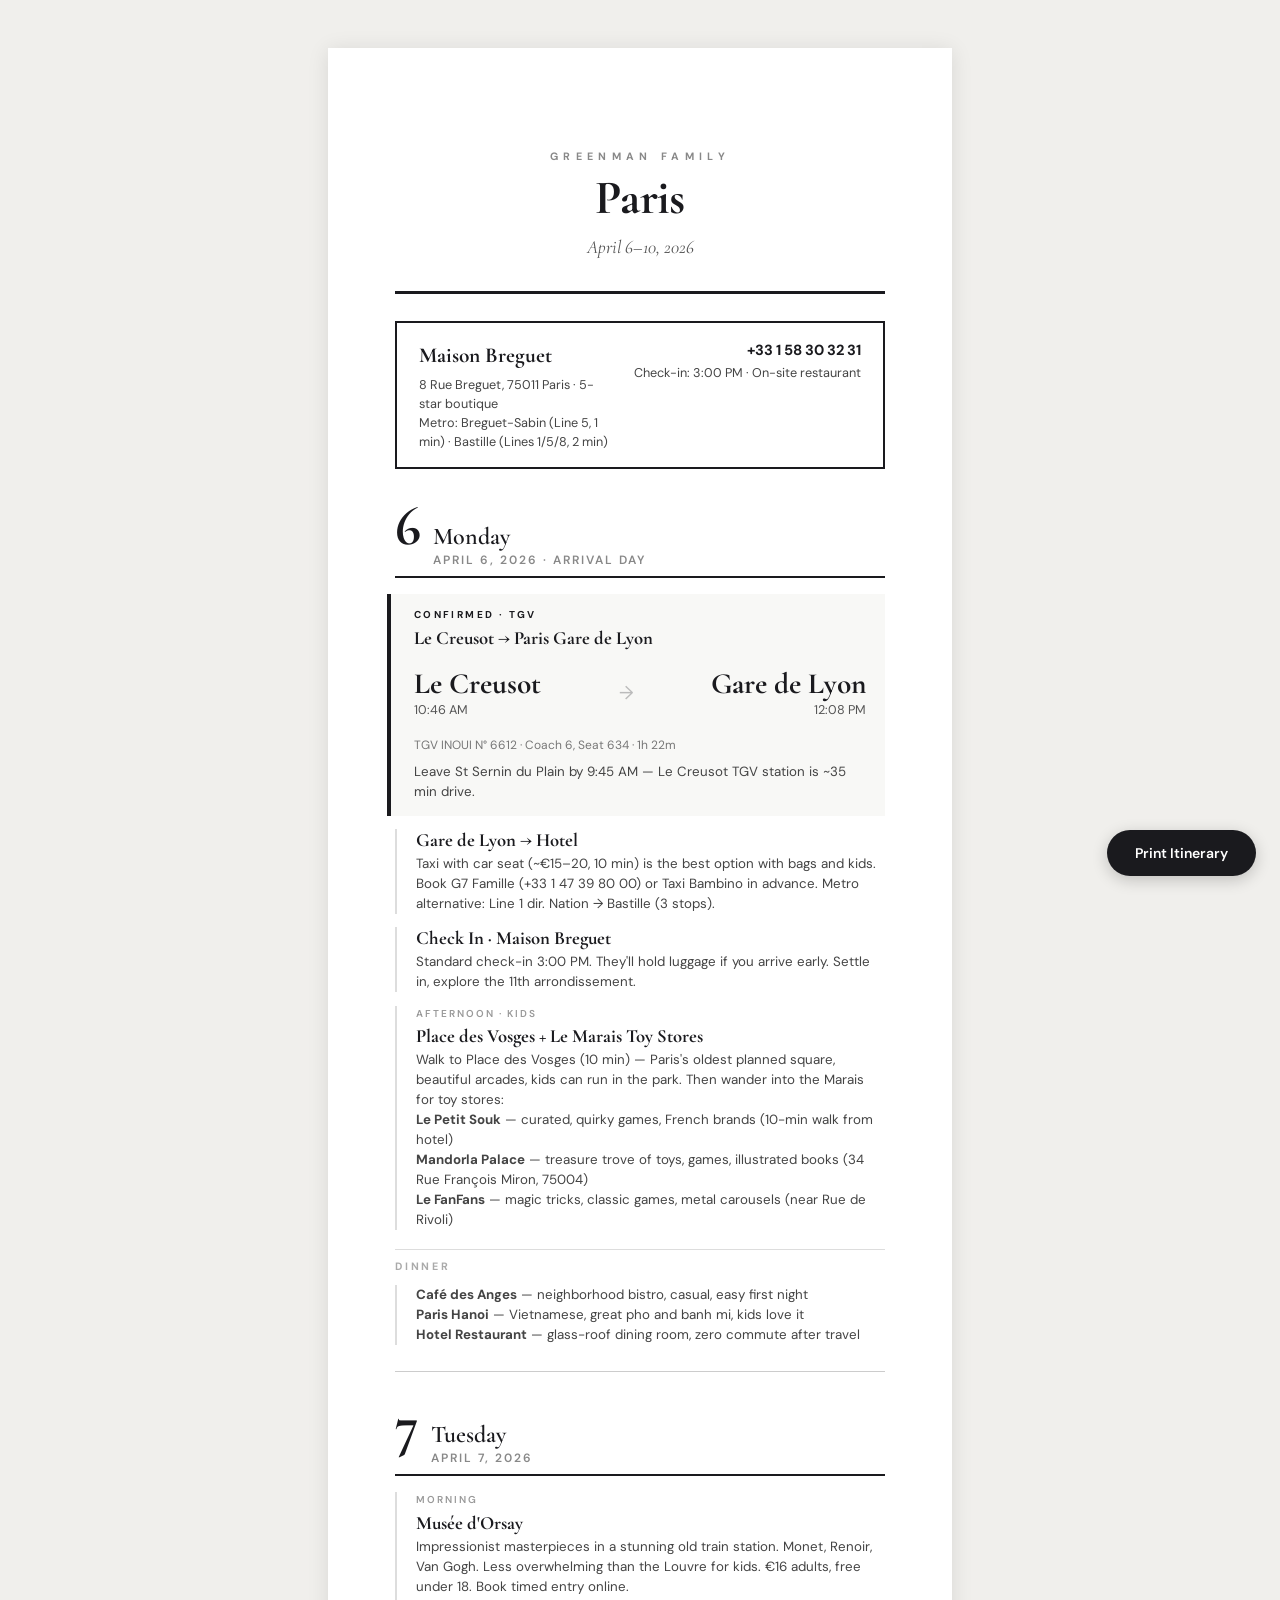
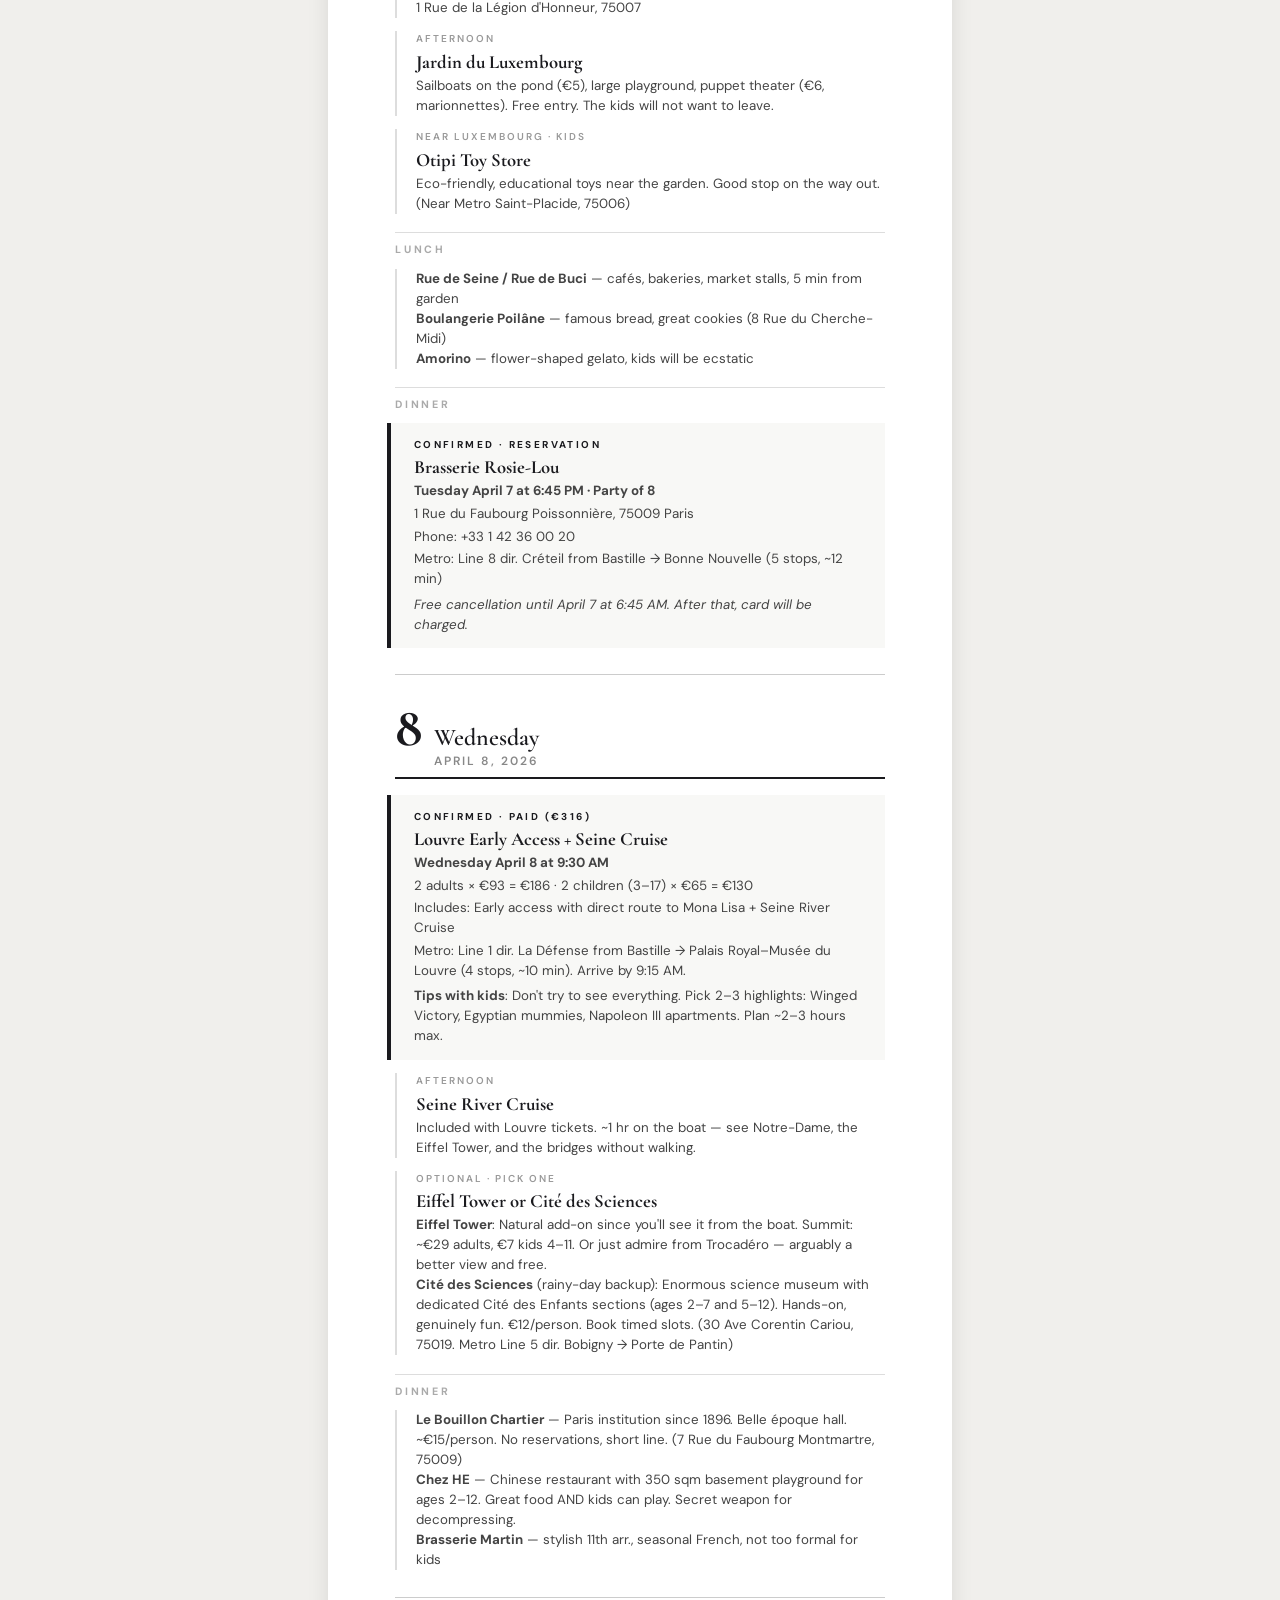
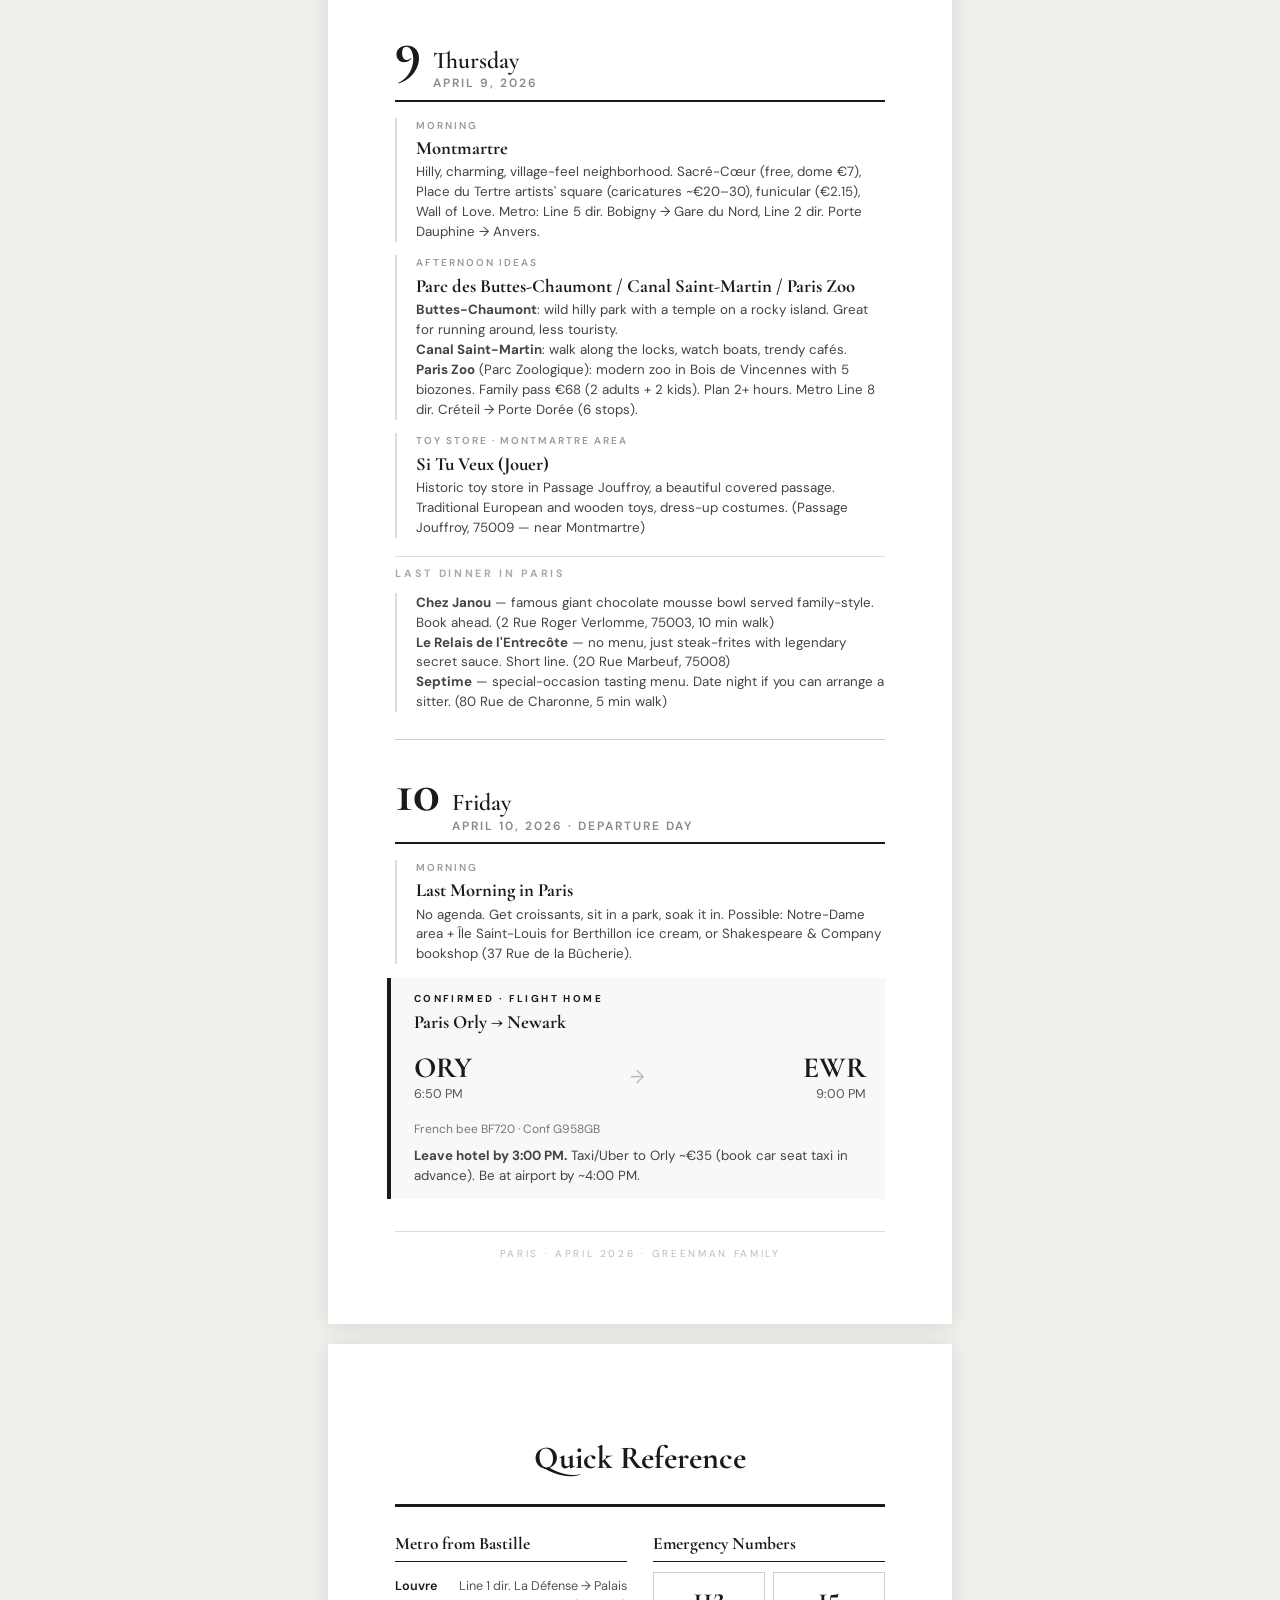
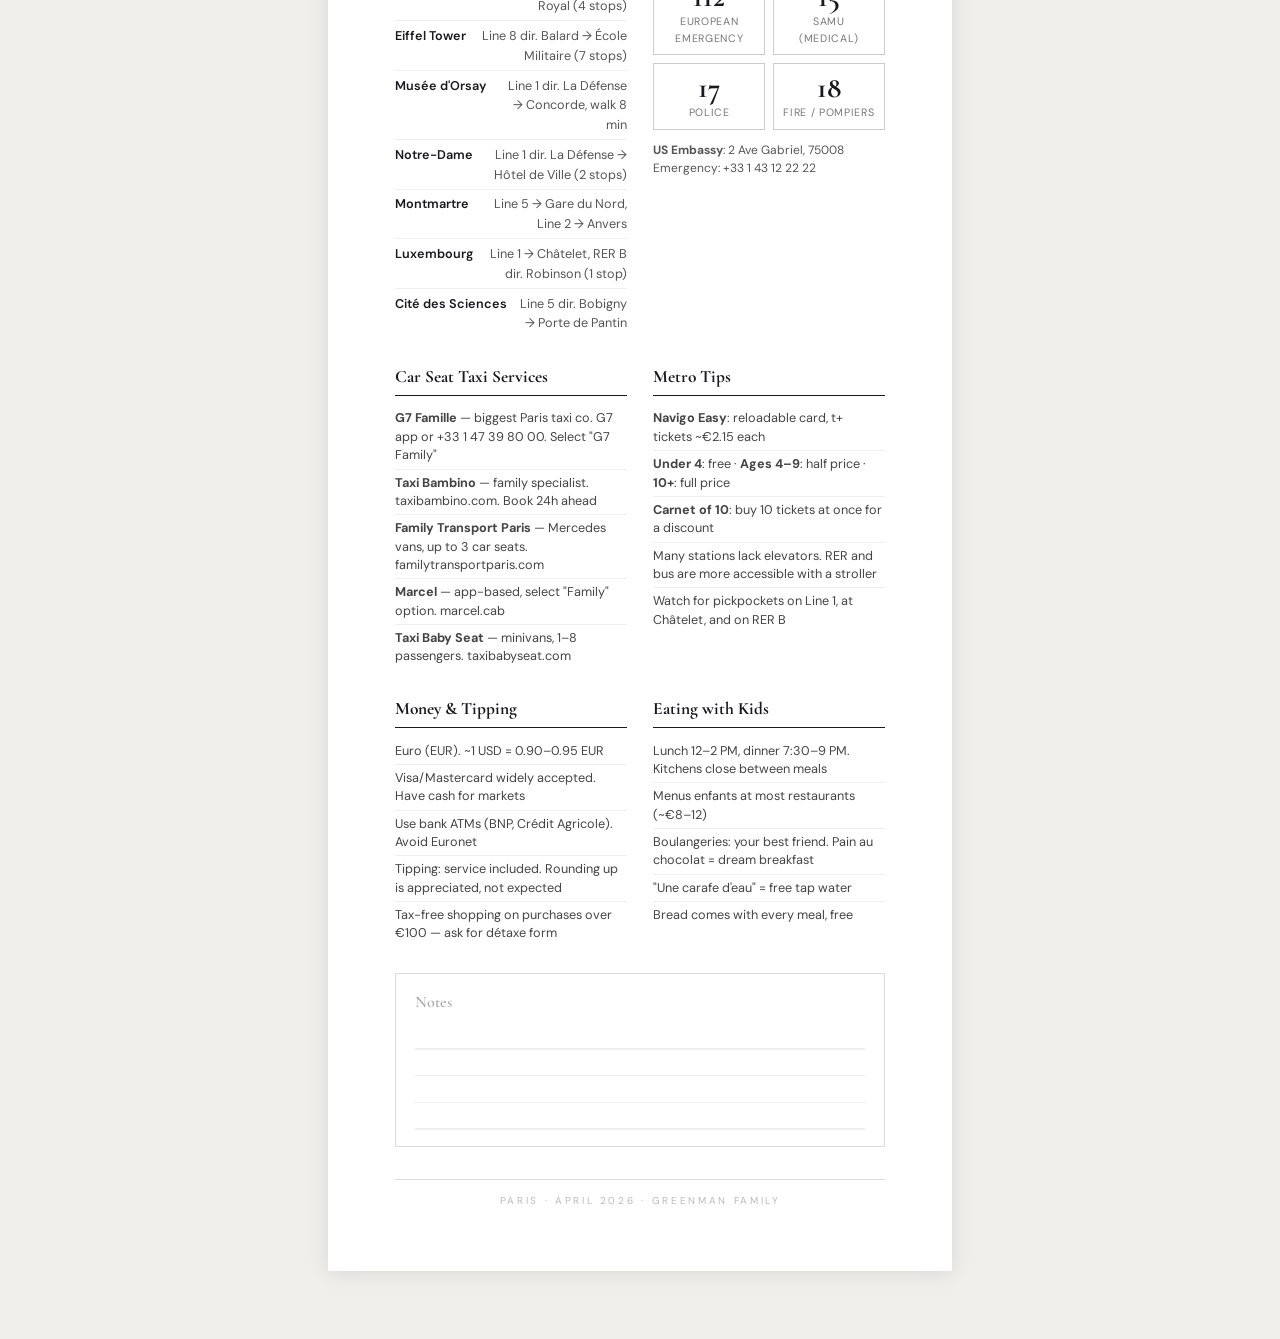
==== paris-print.html @ 2f6ef29c "Fix print itinerary white space — scope page-break rules to print only Page-break CSS properties wer" ====
<!DOCTYPE html>
<html lang="en">
<head>
  <meta charset="UTF-8">
  <meta name="viewport" content="width=device-width, initial-scale=1.0">
  <title>Paris Itinerary — April 6–10, 2026</title>
  <link rel="preconnect" href="https://fonts.googleapis.com">
  <link rel="preconnect" href="https://fonts.gstatic.com" crossorigin>
  <link href="https://fonts.googleapis.com/css2?family=Cormorant+Garamond:ital,wght@0,400;0,600;0,700;1,400&family=DM+Sans:ital,wght@0,400;0,500;0,600;0,700;1,400&display=swap" rel="stylesheet">
  <style>
    @page {
      size: letter;
      margin: 0.65in 0.7in;
    }

    * { margin: 0; padding: 0; box-sizing: border-box; }

    body {
      font-family: 'DM Sans', -apple-system, sans-serif;
      font-size: 10.5pt;
      line-height: 1.55;
      color: #1a1a1e;
      background: #fff;
      -webkit-print-color-adjust: exact;
      print-color-adjust: exact;
    }

    /* === COVER HEADER === */
    .cover {
      text-align: center;
      padding: 28pt 0 22pt;
      border-bottom: 2.5pt solid #1a1a1e;
      margin-bottom: 20pt;
    }

    .cover-eyebrow {
      font-size: 8pt;
      font-weight: 700;
      text-transform: uppercase;
      letter-spacing: 4pt;
      color: #888;
      margin-bottom: 6pt;
    }

    .cover h1 {
      font-family: 'Cormorant Garamond', Georgia, serif;
      font-size: 36pt;
      font-weight: 700;
      letter-spacing: -0.5pt;
      line-height: 1.1;
      margin-bottom: 6pt;
    }

    .cover-sub {
      font-family: 'Cormorant Garamond', Georgia, serif;
      font-size: 14pt;
      font-weight: 400;
      font-style: italic;
      color: #555;
    }

    /* === HOTEL REFERENCE STRIP === */
    .hotel-strip {
      display: flex;
      justify-content: space-between;
      align-items: flex-start;
      border: 1.5pt solid #1a1a1e;
      padding: 12pt 16pt;
      margin-bottom: 22pt;
    }

    .hotel-strip-main h2 {
      font-family: 'Cormorant Garamond', Georgia, serif;
      font-size: 16pt;
      font-weight: 700;
      margin-bottom: 2pt;
    }

    .hotel-strip-main p {
      font-size: 9.5pt;
      color: #444;
      line-height: 1.5;
    }

    .hotel-strip-contact {
      text-align: right;
      font-size: 9.5pt;
      color: #444;
      flex-shrink: 0;
      padding-left: 20pt;
    }

    .hotel-strip-contact strong {
      font-size: 11pt;
      color: #1a1a1e;
      display: block;
      margin-bottom: 1pt;
    }

    /* === DAY SECTIONS === */
    .day {
      margin-bottom: 20pt;
    }

    .day-header {
      display: flex;
      align-items: baseline;
      gap: 10pt;
      border-bottom: 1.5pt solid #1a1a1e;
      padding-bottom: 5pt;
      margin-bottom: 12pt;
    }

    .day-number {
      font-family: 'Cormorant Garamond', Georgia, serif;
      font-size: 42pt;
      font-weight: 700;
      line-height: 1;
      letter-spacing: -1pt;
    }

    .day-meta {
      display: flex;
      flex-direction: column;
    }

    .day-name {
      font-family: 'Cormorant Garamond', Georgia, serif;
      font-size: 18pt;
      font-weight: 600;
      line-height: 1.15;
    }

    .day-date {
      font-size: 9pt;
      text-transform: uppercase;
      letter-spacing: 1.5pt;
      color: #888;
      font-weight: 600;
    }

    /* === ITEMS === */
    .item {
      margin-bottom: 10pt;
      padding-left: 14pt;
      border-left: 2pt solid #ddd;
    }

    .item-confirmed {
      border-left: 3pt solid #1a1a1e;
      background: #f8f8f6;
      margin-left: -6pt;
      padding: 10pt 14pt 10pt 17pt;
      border-radius: 0;
    }

    .item-label {
      font-size: 7.5pt;
      font-weight: 700;
      text-transform: uppercase;
      letter-spacing: 1.8pt;
      color: #1a1a1e;
      margin-bottom: 3pt;
    }

    .item-label-suggestion {
      font-size: 7.5pt;
      font-weight: 600;
      text-transform: uppercase;
      letter-spacing: 1.5pt;
      color: #999;
      margin-bottom: 3pt;
    }

    .item h3 {
      font-family: 'Cormorant Garamond', Georgia, serif;
      font-size: 14pt;
      font-weight: 700;
      line-height: 1.2;
      margin-bottom: 2pt;
    }

    .item p {
      font-size: 10pt;
      color: #444;
      line-height: 1.5;
    }

    .item-detail {
      font-size: 9.5pt;
      color: #555;
      line-height: 1.5;
      margin-top: 2pt;
    }

    .item-address {
      font-size: 9pt;
      color: #777;
      margin-top: 1pt;
    }

    /* === FLIGHT / TRAIN BLOCK === */
    .transport-block {
      display: flex;
      justify-content: space-between;
      align-items: center;
      margin: 6pt 0 4pt;
      padding: 8pt 0;
    }

    .transport-point {
      display: flex;
      flex-direction: column;
    }

    .transport-point.right {
      text-align: right;
    }

    .transport-code {
      font-family: 'Cormorant Garamond', Georgia, serif;
      font-size: 22pt;
      font-weight: 700;
      line-height: 1.1;
    }

    .transport-time {
      font-size: 9.5pt;
      color: #555;
    }

    .transport-arrow {
      font-size: 14pt;
      color: #bbb;
      padding: 0 8pt;
    }

    .transport-meta {
      font-size: 9pt;
      color: #777;
      margin-top: 2pt;
    }

    /* === MEAL DIVIDER === */
    .meal-divider {
      font-size: 8pt;
      font-weight: 700;
      text-transform: uppercase;
      letter-spacing: 2pt;
      color: #aaa;
      margin: 14pt 0 8pt;
      padding-top: 6pt;
      border-top: 0.5pt solid #ddd;
    }

    /* === SECTION DIVIDER === */
    .section-divider {
      border: none;
      border-top: 0.75pt solid #ccc;
      margin: 18pt 0;
    }

    /* === QUICK REFERENCE === */
    .ref-section {
      margin-top: 0;
    }

    .ref-header {
      text-align: center;
      padding: 20pt 0 16pt;
      border-bottom: 2.5pt solid #1a1a1e;
      margin-bottom: 18pt;
    }

    .ref-header h2 {
      font-family: 'Cormorant Garamond', Georgia, serif;
      font-size: 24pt;
      font-weight: 700;
    }

    .ref-columns {
      display: grid;
      grid-template-columns: 1fr 1fr;
      gap: 20pt;
    }

    .ref-card {
    }

    .ref-card h3 {
      font-family: 'Cormorant Garamond', Georgia, serif;
      font-size: 13pt;
      font-weight: 700;
      border-bottom: 1pt solid #1a1a1e;
      padding-bottom: 3pt;
      margin-bottom: 7pt;
    }

    .ref-row {
      display: flex;
      justify-content: space-between;
      font-size: 9.5pt;
      padding: 3.5pt 0;
      border-bottom: 0.5pt solid #eee;
    }

    .ref-row:last-child { border-bottom: none; }

    .ref-row strong {
      font-weight: 600;
      flex-shrink: 0;
      margin-right: 8pt;
    }

    .ref-row span {
      color: #555;
      text-align: right;
    }

    .ref-list {
      list-style: none;
      padding: 0;
    }

    .ref-list li {
      font-size: 9.5pt;
      padding: 3pt 0;
      border-bottom: 0.5pt solid #eee;
      color: #444;
      line-height: 1.45;
    }

    .ref-list li:last-child { border-bottom: none; }

    .emergency-grid {
      display: grid;
      grid-template-columns: 1fr 1fr;
      gap: 6pt;
      margin-top: 4pt;
    }

    .emergency-item {
      text-align: center;
      padding: 6pt;
      border: 1pt solid #ccc;
    }

    .emergency-num {
      font-family: 'Cormorant Garamond', Georgia, serif;
      font-size: 22pt;
      font-weight: 700;
      line-height: 1.1;
    }

    .emergency-label {
      font-size: 8pt;
      color: #777;
      text-transform: uppercase;
      letter-spacing: 0.5pt;
    }

    /* === NOTES AREA === */
    .notes-area {
      margin-top: 20pt;
      border: 1pt solid #ddd;
      padding: 12pt 14pt;
      min-height: 100pt;
    }

    .notes-area h3 {
      font-family: 'Cormorant Garamond', Georgia, serif;
      font-size: 12pt;
      font-weight: 600;
      color: #aaa;
      margin-bottom: 6pt;
    }

    .notes-lines {
      background-image: repeating-linear-gradient(
        transparent,
        transparent 19pt,
        #eee 19pt,
        #eee 20pt
      );
      min-height: 80pt;
    }

    /* === FOOTER === */
    .page-footer {
      text-align: center;
      font-size: 7.5pt;
      color: #bbb;
      text-transform: uppercase;
      letter-spacing: 2pt;
      margin-top: 24pt;
      padding-top: 10pt;
      border-top: 0.5pt solid #ddd;
    }

    /* === PRINT OVERRIDES === */
    @media print {
      body { font-size: 10pt; }
      .no-print { display: none !important; }
      a { color: inherit; text-decoration: none; }
      .item-confirmed { background: #f5f5f3 !important; }
      .cover { page-break-after: avoid; }
      .hotel-strip { page-break-inside: avoid; }
      .day { page-break-inside: avoid; }
      .item { page-break-inside: avoid; }
      .ref-card { page-break-inside: avoid; }
      .notes-area { page-break-inside: avoid; }
      .ref-section { page-break-before: always; }
    }

    /* === SCREEN PREVIEW === */
    @media screen {
      body {
        max-width: 7.5in;
        margin: 0 auto;
        padding: 0.5in;
        background: #f0efec;
      }

      .page {
        background: white;
        padding: 0.65in 0.7in;
        box-shadow: 0 2px 20px rgba(0,0,0,0.1);
        margin-bottom: 20px;
      }

      .print-btn {
        position: fixed;
        bottom: 24px;
        right: 24px;
        background: #1a1a1e;
        color: white;
        border: none;
        padding: 14px 28px;
        font-family: 'DM Sans', sans-serif;
        font-size: 14px;
        font-weight: 600;
        border-radius: 99px;
        cursor: pointer;
        box-shadow: 0 4px 16px rgba(0,0,0,0.2);
        z-index: 100;
        transition: transform 0.15s;
      }

      .print-btn:hover { transform: scale(1.05); }
    }
  </style>
</head>
<body>

<button class="print-btn no-print" onclick="window.print()">Print Itinerary</button>

<!-- ==================== PAGE 1: ITINERARY ==================== -->
<div class="page">

  <div class="cover">
    <div class="cover-eyebrow">Greenman Family</div>
    <h1>Paris</h1>
    <div class="cover-sub">April 6–10, 2026</div>
  </div>

  <div class="hotel-strip">
    <div class="hotel-strip-main">
      <h2>Maison Breguet</h2>
      <p>8 Rue Breguet, 75011 Paris · 5-star boutique</p>
      <p>Metro: Breguet-Sabin (Line 5, 1 min) · Bastille (Lines 1/5/8, 2 min)</p>
    </div>
    <div class="hotel-strip-contact">
      <strong>+33 1 58 30 32 31</strong>
      Check-in: 3:00 PM · On-site restaurant
    </div>
  </div>

  <!-- ===== DAY 1: MONDAY APRIL 6 ===== -->
  <div class="day">
    <div class="day-header">
      <div class="day-number">6</div>
      <div class="day-meta">
        <div class="day-name">Monday</div>
        <div class="day-date">April 6, 2026 · Arrival Day</div>
      </div>
    </div>

    <div class="item item-confirmed">
      <div class="item-label">Confirmed · TGV</div>
      <h3>Le Creusot → Paris Gare de Lyon</h3>
      <div class="transport-block">
        <div class="transport-point">
          <span class="transport-code">Le Creusot</span>
          <span class="transport-time">10:46 AM</span>
        </div>
        <span class="transport-arrow">→</span>
        <div class="transport-point right">
          <span class="transport-code">Gare de Lyon</span>
          <span class="transport-time">12:08 PM</span>
        </div>
      </div>
      <div class="transport-meta">TGV INOUI N° 6612 · Coach 6, Seat 634 · 1h 22m</div>
      <p class="item-detail" style="margin-top:6pt">Leave St Sernin du Plain by 9:45 AM — Le Creusot TGV station is ~35 min drive.</p>
    </div>

    <div class="item">
      <h3>Gare de Lyon → Hotel</h3>
      <p>Taxi with car seat (~€15–20, 10 min) is the best option with bags and kids. Book G7 Famille (+33 1 47 39 80 00) or Taxi Bambino in advance. Metro alternative: Line 1 dir. Nation → Bastille (3 stops).</p>
    </div>

    <div class="item">
      <h3>Check In · Maison Breguet</h3>
      <p>Standard check-in 3:00 PM. They'll hold luggage if you arrive early. Settle in, explore the 11th arrondissement.</p>
    </div>

    <div class="item">
      <div class="item-label-suggestion">Afternoon · Kids</div>
      <h3>Place des Vosges + Le Marais Toy Stores</h3>
      <p>Walk to Place des Vosges (10 min) — Paris's oldest planned square, beautiful arcades, kids can run in the park. Then wander into the Marais for toy stores:<br>
      <strong>Le Petit Souk</strong> — curated, quirky games, French brands (10-min walk from hotel)<br>
      <strong>Mandorla Palace</strong> — treasure trove of toys, games, illustrated books (34 Rue François Miron, 75004)<br>
      <strong>Le FanFans</strong> — magic tricks, classic games, metal carousels (near Rue de Rivoli)</p>
    </div>

    <div class="meal-divider">Dinner</div>

    <div class="item">
      <p><strong>Café des Anges</strong> — neighborhood bistro, casual, easy first night<br>
      <strong>Paris Hanoi</strong> — Vietnamese, great pho and banh mi, kids love it<br>
      <strong>Hotel Restaurant</strong> — glass-roof dining room, zero commute after travel</p>
    </div>
  </div>

  <hr class="section-divider">

  <!-- ===== DAY 2: TUESDAY APRIL 7 ===== -->
  <div class="day">
    <div class="day-header">
      <div class="day-number">7</div>
      <div class="day-meta">
        <div class="day-name">Tuesday</div>
        <div class="day-date">April 7, 2026</div>
      </div>
    </div>

    <div class="item">
      <div class="item-label-suggestion">Morning</div>
      <h3>Musée d'Orsay</h3>
      <p>Impressionist masterpieces in a stunning old train station. Monet, Renoir, Van Gogh. Less overwhelming than the Louvre for kids. €16 adults, free under 18. Book timed entry online.</p>
      <p class="item-address">1 Rue de la Légion d'Honneur, 75007</p>
    </div>

    <div class="item">
      <div class="item-label-suggestion">Afternoon</div>
      <h3>Jardin du Luxembourg</h3>
      <p>Sailboats on the pond (€5), large playground, puppet theater (€6, marionnettes). Free entry. The kids will not want to leave.</p>
    </div>

    <div class="item">
      <div class="item-label-suggestion">Near Luxembourg · Kids</div>
      <h3>Otipi Toy Store</h3>
      <p>Eco-friendly, educational toys near the garden. Good stop on the way out. (Near Metro Saint-Placide, 75006)</p>
    </div>

    <div class="meal-divider">Lunch</div>

    <div class="item">
      <p><strong>Rue de Seine / Rue de Buci</strong> — cafés, bakeries, market stalls, 5 min from garden<br>
      <strong>Boulangerie Poilâne</strong> — famous bread, great cookies (8 Rue du Cherche-Midi)<br>
      <strong>Amorino</strong> — flower-shaped gelato, kids will be ecstatic</p>
    </div>

    <div class="meal-divider">Dinner</div>

    <div class="item item-confirmed">
      <div class="item-label">Confirmed · Reservation</div>
      <h3>Brasserie Rosie-Lou</h3>
      <p><strong>Tuesday April 7 at 6:45 PM · Party of 8</strong></p>
      <p class="item-detail">1 Rue du Faubourg Poissonnière, 75009 Paris</p>
      <p class="item-detail">Phone: +33 1 42 36 00 20</p>
      <p class="item-detail">Metro: Line 8 dir. Créteil from Bastille → Bonne Nouvelle (5 stops, ~12 min)</p>
      <p class="item-detail" style="margin-top:4pt"><em>Free cancellation until April 7 at 6:45 AM. After that, card will be charged.</em></p>
    </div>
  </div>

  <hr class="section-divider">

  <!-- ===== DAY 3: WEDNESDAY APRIL 8 ===== -->
  <div class="day">
    <div class="day-header">
      <div class="day-number">8</div>
      <div class="day-meta">
        <div class="day-name">Wednesday</div>
        <div class="day-date">April 8, 2026</div>
      </div>
    </div>

    <div class="item item-confirmed">
      <div class="item-label">Confirmed · Paid (€316)</div>
      <h3>Louvre Early Access + Seine Cruise</h3>
      <p><strong>Wednesday April 8 at 9:30 AM</strong></p>
      <p class="item-detail">2 adults × €93 = €186 · 2 children (3–17) × €65 = €130</p>
      <p class="item-detail">Includes: Early access with direct route to Mona Lisa + Seine River Cruise</p>
      <p class="item-detail">Metro: Line 1 dir. La Défense from Bastille → Palais Royal–Musée du Louvre (4 stops, ~10 min). Arrive by 9:15 AM.</p>
      <p class="item-detail" style="margin-top:4pt"><strong>Tips with kids</strong>: Don't try to see everything. Pick 2–3 highlights: Winged Victory, Egyptian mummies, Napoleon III apartments. Plan ~2–3 hours max.</p>
    </div>

    <div class="item">
      <div class="item-label-suggestion">Afternoon</div>
      <h3>Seine River Cruise</h3>
      <p>Included with Louvre tickets. ~1 hr on the boat — see Notre-Dame, the Eiffel Tower, and the bridges without walking.</p>
    </div>

    <div class="item">
      <div class="item-label-suggestion">Optional · Pick one</div>
      <h3>Eiffel Tower or Cité des Sciences</h3>
      <p><strong>Eiffel Tower</strong>: Natural add-on since you'll see it from the boat. Summit: ~€29 adults, €7 kids 4–11. Or just admire from Trocadéro — arguably a better view and free.<br>
      <strong>Cité des Sciences</strong> (rainy-day backup): Enormous science museum with dedicated Cité des Enfants sections (ages 2–7 and 5–12). Hands-on, genuinely fun. €12/person. Book timed slots. (30 Ave Corentin Cariou, 75019. Metro Line 5 dir. Bobigny → Porte de Pantin)</p>
    </div>

    <div class="meal-divider">Dinner</div>

    <div class="item">
      <p><strong>Le Bouillon Chartier</strong> — Paris institution since 1896. Belle époque hall. ~€15/person. No reservations, short line. (7 Rue du Faubourg Montmartre, 75009)<br>
      <strong>Chez HE</strong> — Chinese restaurant with 350 sqm basement playground for ages 2–12. Great food AND kids can play. Secret weapon for decompressing.<br>
      <strong>Brasserie Martin</strong> — stylish 11th arr., seasonal French, not too formal for kids</p>
    </div>
  </div>

  <hr class="section-divider">

  <!-- ===== DAY 4: THURSDAY APRIL 9 ===== -->
  <div class="day">
    <div class="day-header">
      <div class="day-number">9</div>
      <div class="day-meta">
        <div class="day-name">Thursday</div>
        <div class="day-date">April 9, 2026</div>
      </div>
    </div>

    <div class="item">
      <div class="item-label-suggestion">Morning</div>
      <h3>Montmartre</h3>
      <p>Hilly, charming, village-feel neighborhood. Sacré-Cœur (free, dome €7), Place du Tertre artists' square (caricatures ~€20–30), funicular (€2.15), Wall of Love. Metro: Line 5 dir. Bobigny → Gare du Nord, Line 2 dir. Porte Dauphine → Anvers.</p>
    </div>

    <div class="item">
      <div class="item-label-suggestion">Afternoon ideas</div>
      <h3>Parc des Buttes-Chaumont / Canal Saint-Martin / Paris Zoo</h3>
      <p><strong>Buttes-Chaumont</strong>: wild hilly park with a temple on a rocky island. Great for running around, less touristy.<br>
      <strong>Canal Saint-Martin</strong>: walk along the locks, watch boats, trendy cafés.<br>
      <strong>Paris Zoo</strong> (Parc Zoologique): modern zoo in Bois de Vincennes with 5 biozones. Family pass €68 (2 adults + 2 kids). Plan 2+ hours. Metro Line 8 dir. Créteil → Porte Dorée (6 stops).</p>
    </div>

    <div class="item">
      <div class="item-label-suggestion">Toy Store · Montmartre area</div>
      <h3>Si Tu Veux (Jouer)</h3>
      <p>Historic toy store in Passage Jouffroy, a beautiful covered passage. Traditional European and wooden toys, dress-up costumes. (Passage Jouffroy, 75009 — near Montmartre)</p>
    </div>

    <div class="meal-divider">Last Dinner in Paris</div>

    <div class="item">
      <p><strong>Chez Janou</strong> — famous giant chocolate mousse bowl served family-style. Book ahead. (2 Rue Roger Verlomme, 75003, 10 min walk)<br>
      <strong>Le Relais de l'Entrecôte</strong> — no menu, just steak-frites with legendary secret sauce. Short line. (20 Rue Marbeuf, 75008)<br>
      <strong>Septime</strong> — special-occasion tasting menu. Date night if you can arrange a sitter. (80 Rue de Charonne, 5 min walk)</p>
    </div>
  </div>

  <hr class="section-divider">

  <!-- ===== DAY 5: FRIDAY APRIL 10 ===== -->
  <div class="day">
    <div class="day-header">
      <div class="day-number">10</div>
      <div class="day-meta">
        <div class="day-name">Friday</div>
        <div class="day-date">April 10, 2026 · Departure Day</div>
      </div>
    </div>

    <div class="item">
      <div class="item-label-suggestion">Morning</div>
      <h3>Last Morning in Paris</h3>
      <p>No agenda. Get croissants, sit in a park, soak it in. Possible: Notre-Dame area + Île Saint-Louis for Berthillon ice cream, or Shakespeare & Company bookshop (37 Rue de la Bûcherie).</p>
    </div>

    <div class="item item-confirmed">
      <div class="item-label">Confirmed · Flight Home</div>
      <h3>Paris Orly → Newark</h3>
      <div class="transport-block">
        <div class="transport-point">
          <span class="transport-code">ORY</span>
          <span class="transport-time">6:50 PM</span>
        </div>
        <span class="transport-arrow">→</span>
        <div class="transport-point right">
          <span class="transport-code">EWR</span>
          <span class="transport-time">9:00 PM</span>
        </div>
      </div>
      <div class="transport-meta">French bee BF720 · Conf G958GB</div>
      <p class="item-detail" style="margin-top:6pt"><strong>Leave hotel by 3:00 PM.</strong> Taxi/Uber to Orly ~€35 (book car seat taxi in advance). Be at airport by ~4:00 PM.</p>
    </div>
  </div>

  <div class="page-footer">Paris · April 2026 · Greenman Family</div>

</div>

<!-- ==================== PAGE 2: QUICK REFERENCE ==================== -->
<div class="page ref-section">

  <div class="ref-header">
    <h2>Quick Reference</h2>
  </div>

  <div class="ref-columns">

    <div class="ref-card">
      <h3>Metro from Bastille</h3>
      <div class="ref-row"><strong>Louvre</strong><span>Line 1 dir. La Défense → Palais Royal (4 stops)</span></div>
      <div class="ref-row"><strong>Eiffel Tower</strong><span>Line 8 dir. Balard → École Militaire (7 stops)</span></div>
      <div class="ref-row"><strong>Musée d'Orsay</strong><span>Line 1 dir. La Défense → Concorde, walk 8 min</span></div>
      <div class="ref-row"><strong>Notre-Dame</strong><span>Line 1 dir. La Défense → Hôtel de Ville (2 stops)</span></div>
      <div class="ref-row"><strong>Montmartre</strong><span>Line 5 → Gare du Nord, Line 2 → Anvers</span></div>
      <div class="ref-row"><strong>Luxembourg</strong><span>Line 1 → Châtelet, RER B dir. Robinson (1 stop)</span></div>
      <div class="ref-row"><strong>Cité des Sciences</strong><span>Line 5 dir. Bobigny → Porte de Pantin</span></div>
    </div>

    <div class="ref-card">
      <h3>Emergency Numbers</h3>
      <div class="emergency-grid">
        <div class="emergency-item">
          <div class="emergency-num">112</div>
          <div class="emergency-label">European Emergency</div>
        </div>
        <div class="emergency-item">
          <div class="emergency-num">15</div>
          <div class="emergency-label">SAMU (Medical)</div>
        </div>
        <div class="emergency-item">
          <div class="emergency-num">17</div>
          <div class="emergency-label">Police</div>
        </div>
        <div class="emergency-item">
          <div class="emergency-num">18</div>
          <div class="emergency-label">Fire / Pompiers</div>
        </div>
      </div>
      <div style="margin-top:8pt; font-size:9pt; color:#555">
        <strong>US Embassy</strong>: 2 Ave Gabriel, 75008<br>
        Emergency: +33 1 43 12 22 22
      </div>
    </div>

    <div class="ref-card">
      <h3>Car Seat Taxi Services</h3>
      <ul class="ref-list">
        <li><strong>G7 Famille</strong> — biggest Paris taxi co. G7 app or +33 1 47 39 80 00. Select "G7 Family"</li>
        <li><strong>Taxi Bambino</strong> — family specialist. taxibambino.com. Book 24h ahead</li>
        <li><strong>Family Transport Paris</strong> — Mercedes vans, up to 3 car seats. familytransportparis.com</li>
        <li><strong>Marcel</strong> — app-based, select "Family" option. marcel.cab</li>
        <li><strong>Taxi Baby Seat</strong> — minivans, 1–8 passengers. taxibabyseat.com</li>
      </ul>
    </div>

    <div class="ref-card">
      <h3>Metro Tips</h3>
      <ul class="ref-list">
        <li><strong>Navigo Easy</strong>: reloadable card, t+ tickets ~€2.15 each</li>
        <li><strong>Under 4</strong>: free · <strong>Ages 4–9</strong>: half price · <strong>10+</strong>: full price</li>
        <li><strong>Carnet of 10</strong>: buy 10 tickets at once for a discount</li>
        <li>Many stations lack elevators. RER and bus are more accessible with a stroller</li>
        <li>Watch for pickpockets on Line 1, at Châtelet, and on RER B</li>
      </ul>
    </div>

    <div class="ref-card">
      <h3>Money & Tipping</h3>
      <ul class="ref-list">
        <li>Euro (EUR). ~1 USD = 0.90–0.95 EUR</li>
        <li>Visa/Mastercard widely accepted. Have cash for markets</li>
        <li>Use bank ATMs (BNP, Crédit Agricole). Avoid Euronet</li>
        <li>Tipping: service included. Rounding up is appreciated, not expected</li>
        <li>Tax-free shopping on purchases over €100 — ask for détaxe form</li>
      </ul>
    </div>

    <div class="ref-card">
      <h3>Eating with Kids</h3>
      <ul class="ref-list">
        <li>Lunch 12–2 PM, dinner 7:30–9 PM. Kitchens close between meals</li>
        <li>Menus enfants at most restaurants (~€8–12)</li>
        <li>Boulangeries: your best friend. Pain au chocolat = dream breakfast</li>
        <li>"Une carafe d'eau" = free tap water</li>
        <li>Bread comes with every meal, free</li>
      </ul>
    </div>

  </div>

  <div class="notes-area">
    <h3>Notes</h3>
    <div class="notes-lines"></div>
  </div>

  <div class="page-footer">Paris · April 2026 · Greenman Family</div>

</div>

</body>
</html>
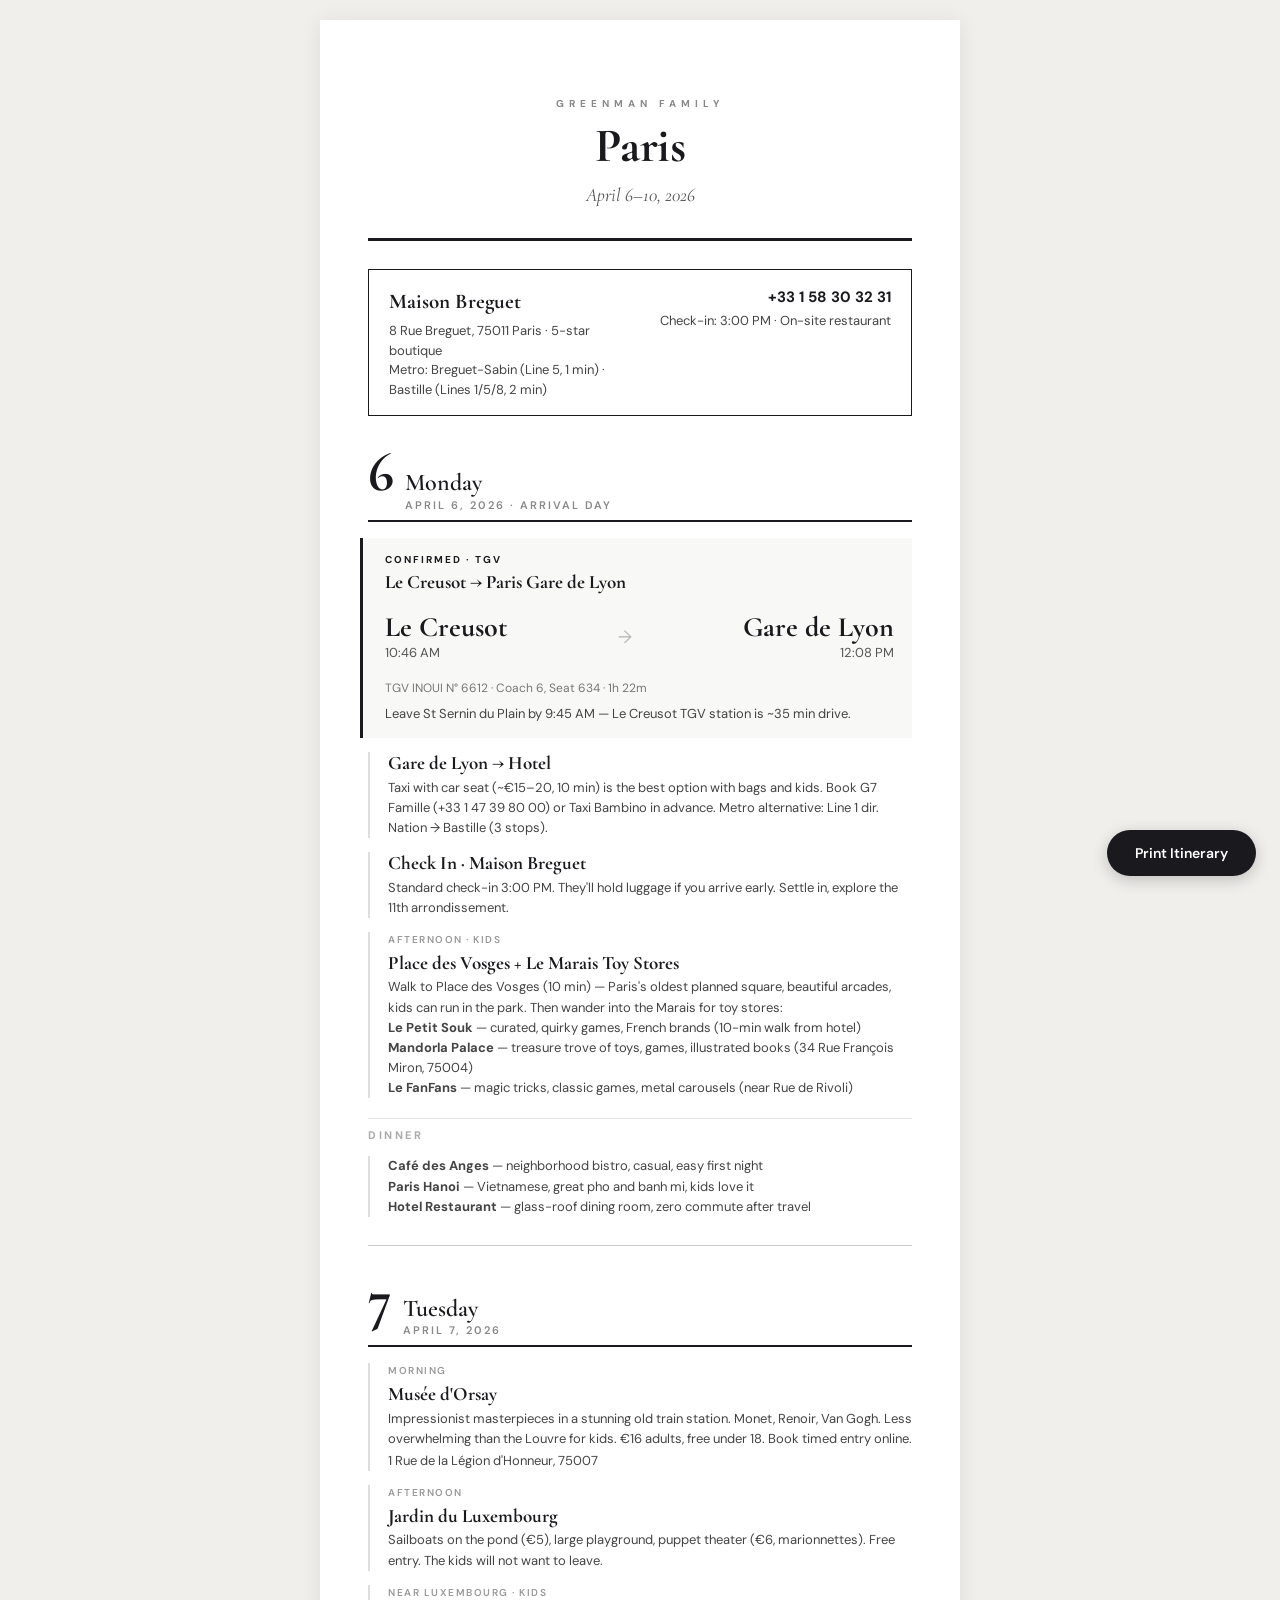
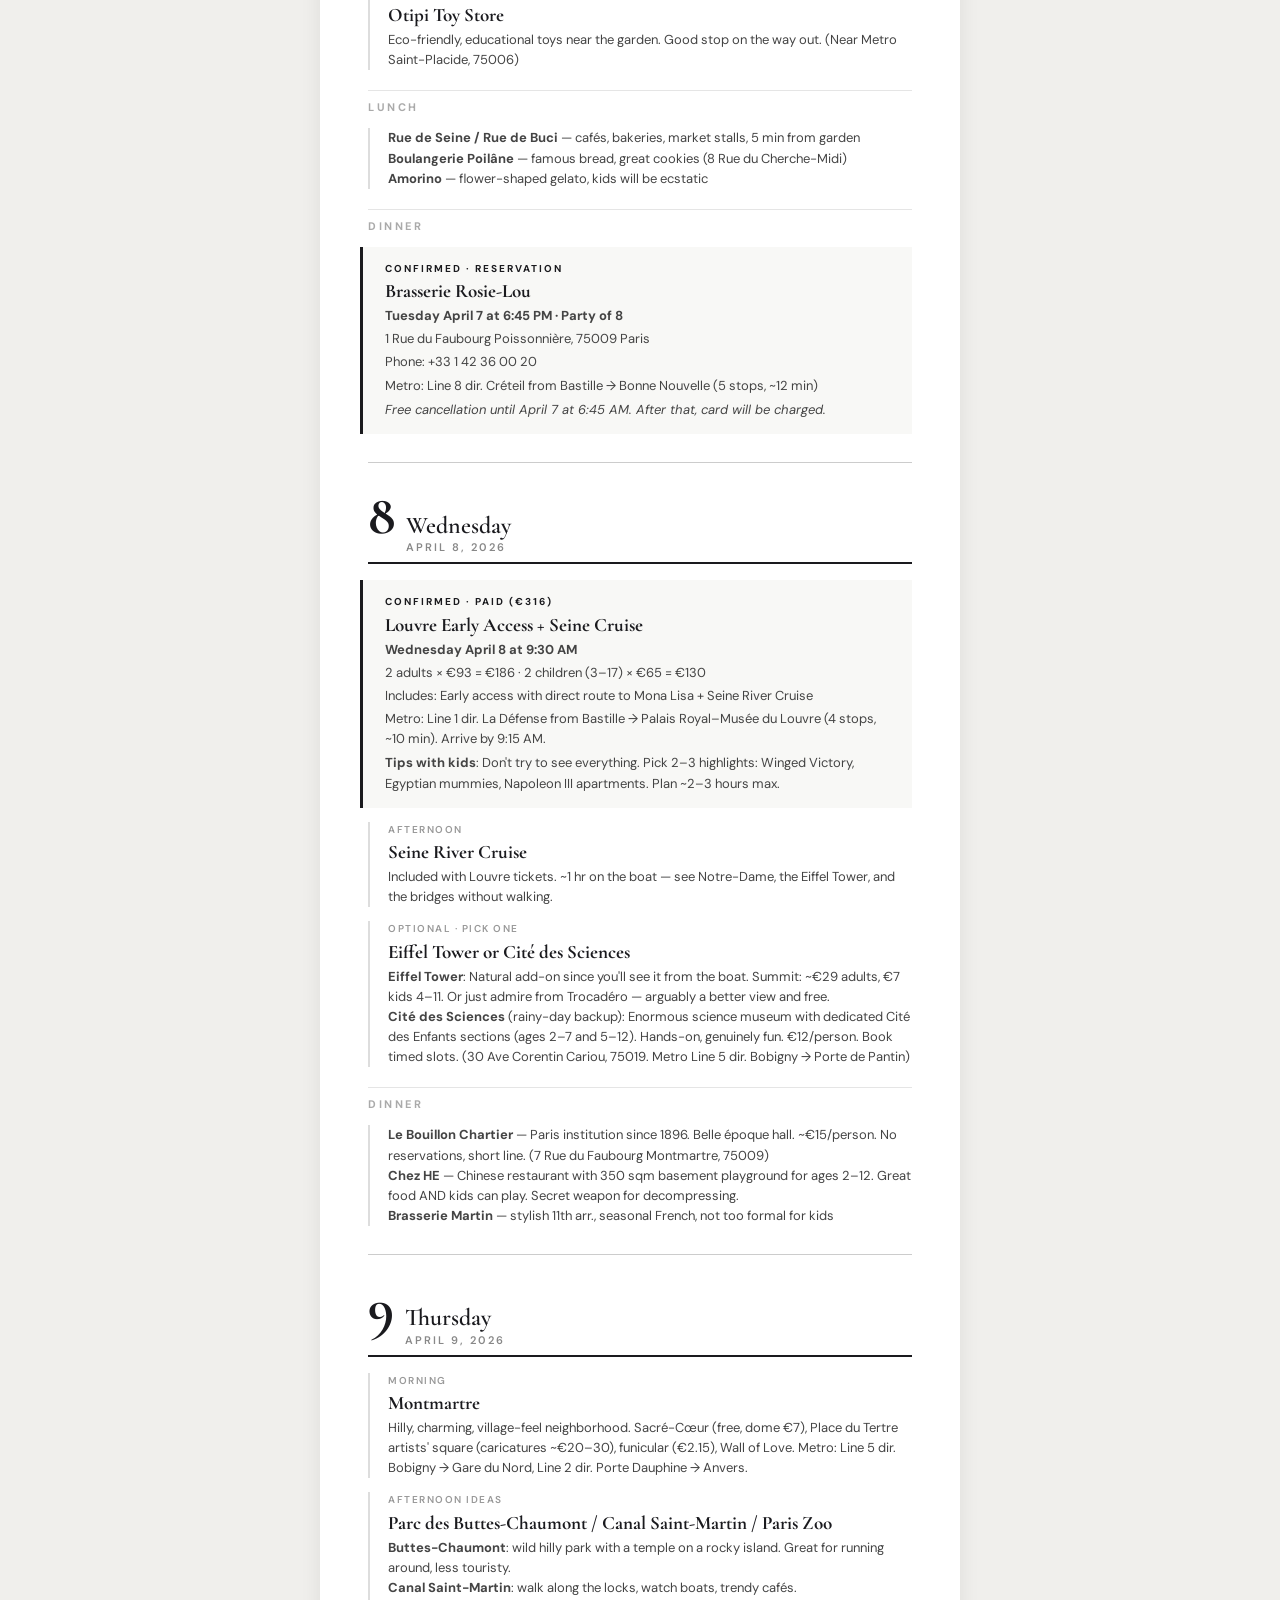
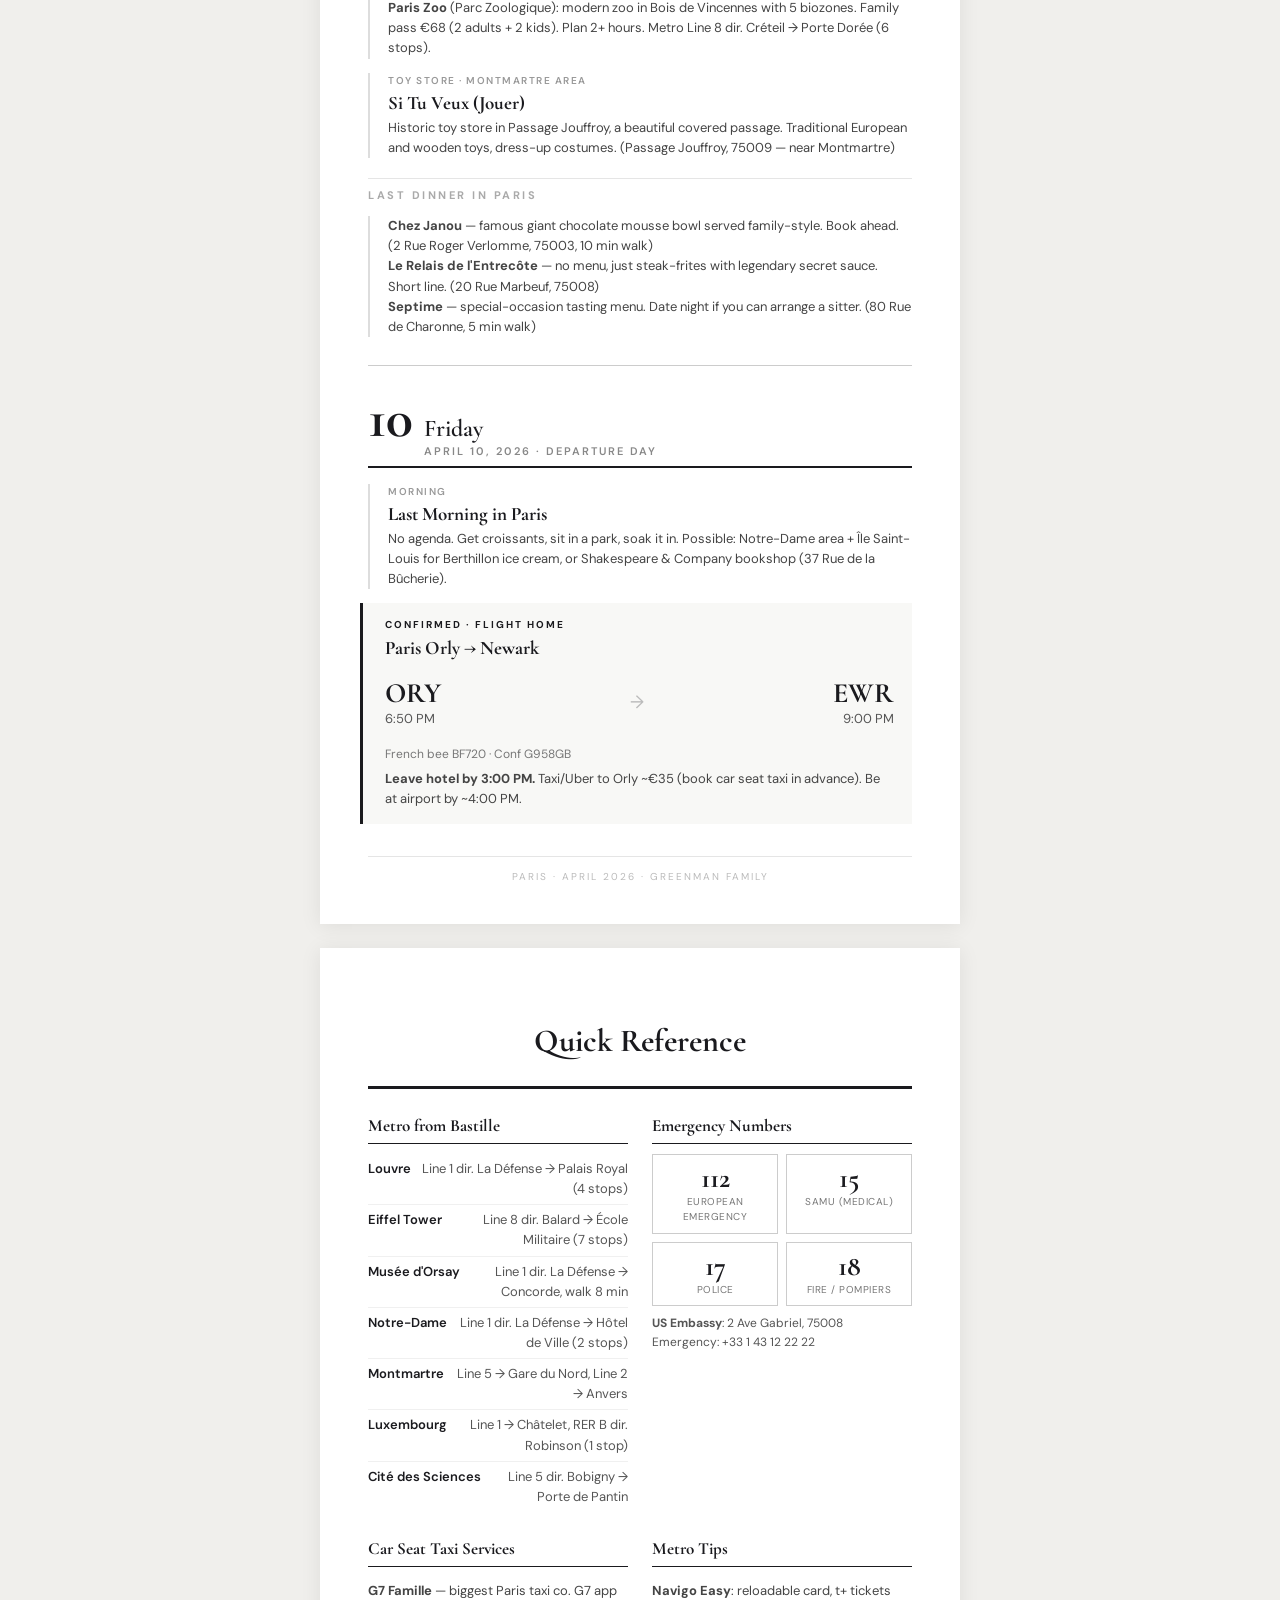
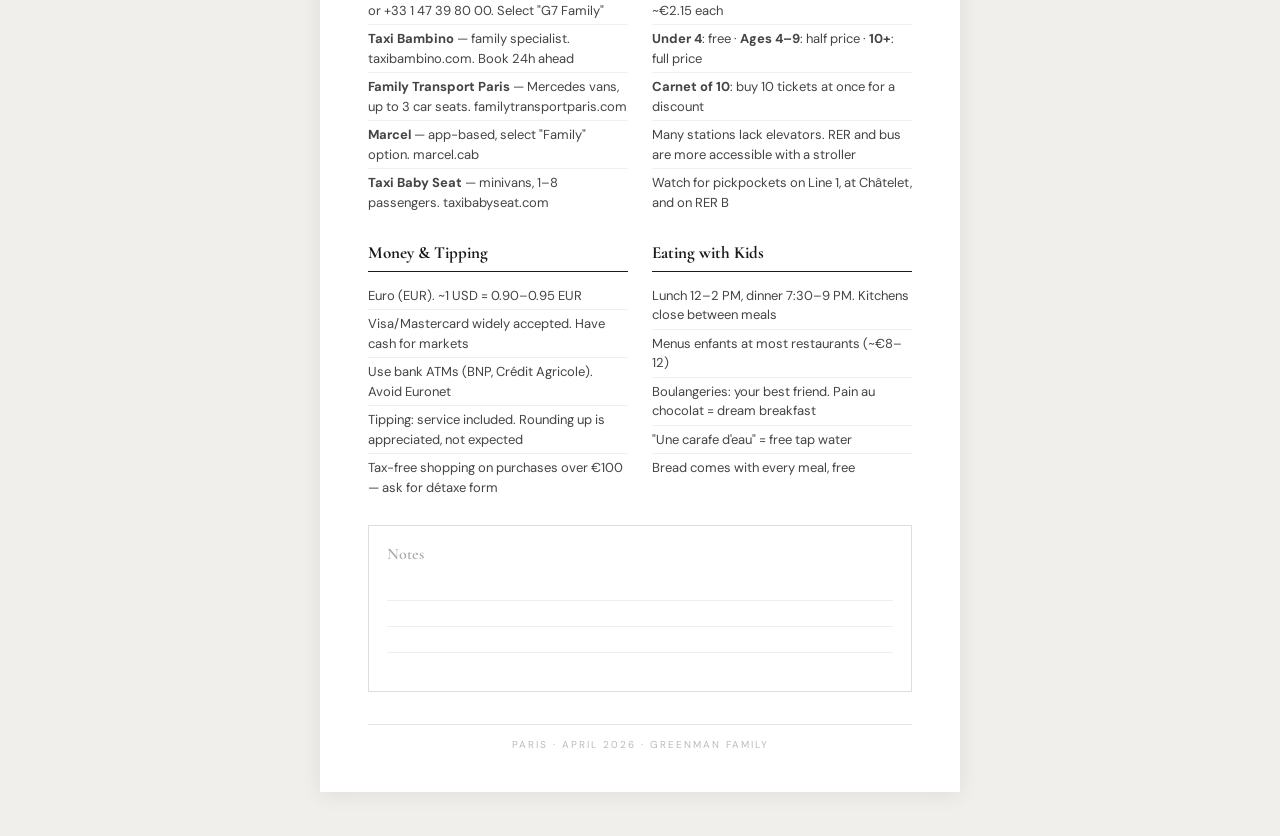
==== commit b87a913b: "Fix Safari white gap bug by converting all CSS from pt to px units pt units triggered Safari's paged" ====
--- a/paris-print.html
+++ b/paris-print.html
@@ -8,52 +8,55 @@
   <link rel="preconnect" href="https://fonts.gstatic.com" crossorigin>
   <link href="https://fonts.googleapis.com/css2?family=Cormorant+Garamond:ital,wght@0,400;0,600;0,700;1,400&family=DM+Sans:ital,wght@0,400;0,500;0,600;0,700;1,400&display=swap" rel="stylesheet">
   <style>
-    @page {
-      size: letter;
-      margin: 0.65in 0.7in;
-    }
-
     * { margin: 0; padding: 0; box-sizing: border-box; }
 
     body {
       font-family: 'DM Sans', -apple-system, sans-serif;
-      font-size: 10.5pt;
+      font-size: 14px;
       line-height: 1.55;
       color: #1a1a1e;
-      background: #fff;
-      -webkit-print-color-adjust: exact;
-      print-color-adjust: exact;
+      background: #f0efec;
+      max-width: 680px;
+      margin: 0 auto;
+      padding: 20px;
+    }
+
+    .page {
+      background: white;
+      padding: 40px 48px;
+      box-shadow: 0 2px 20px rgba(0,0,0,0.08);
+      margin-bottom: 24px;
     }
 
     /* === COVER HEADER === */
     .cover {
       text-align: center;
-      padding: 28pt 0 22pt;
-      border-bottom: 2.5pt solid #1a1a1e;
-      margin-bottom: 20pt;
+      padding: 36px 0 28px;
+      border-bottom: 3px solid #1a1a1e;
+      margin-bottom: 28px;
     }
 
     .cover-eyebrow {
-      font-size: 8pt;
+      font-size: 10px;
       font-weight: 700;
       text-transform: uppercase;
-      letter-spacing: 4pt;
+      letter-spacing: 5px;
       color: #888;
-      margin-bottom: 6pt;
+      margin-bottom: 8px;
     }
 
     .cover h1 {
       font-family: 'Cormorant Garamond', Georgia, serif;
-      font-size: 36pt;
-      font-weight: 700;
-      letter-spacing: -0.5pt;
+      font-size: 48px;
+      font-weight: 700;
+      letter-spacing: -0.5px;
       line-height: 1.1;
-      margin-bottom: 6pt;
+      margin-bottom: 8px;
     }
 
     .cover-sub {
       font-family: 'Cormorant Garamond', Georgia, serif;
-      font-size: 14pt;
+      font-size: 19px;
       font-weight: 400;
       font-style: italic;
       color: #555;
@@ -64,59 +67,59 @@
       display: flex;
       justify-content: space-between;
       align-items: flex-start;
-      border: 1.5pt solid #1a1a1e;
-      padding: 12pt 16pt;
-      margin-bottom: 22pt;
+      border: 1.5px solid #1a1a1e;
+      padding: 16px 20px;
+      margin-bottom: 28px;
     }
 
     .hotel-strip-main h2 {
       font-family: 'Cormorant Garamond', Georgia, serif;
-      font-size: 16pt;
-      font-weight: 700;
-      margin-bottom: 2pt;
+      font-size: 21px;
+      font-weight: 700;
+      margin-bottom: 3px;
     }
 
     .hotel-strip-main p {
-      font-size: 9.5pt;
+      font-size: 13px;
       color: #444;
       line-height: 1.5;
     }
 
     .hotel-strip-contact {
       text-align: right;
-      font-size: 9.5pt;
+      font-size: 13px;
       color: #444;
       flex-shrink: 0;
-      padding-left: 20pt;
+      padding-left: 24px;
     }
 
     .hotel-strip-contact strong {
-      font-size: 11pt;
+      font-size: 15px;
       color: #1a1a1e;
       display: block;
-      margin-bottom: 1pt;
+      margin-bottom: 2px;
     }
 
     /* === DAY SECTIONS === */
     .day {
-      margin-bottom: 20pt;
+      margin-bottom: 28px;
     }
 
     .day-header {
       display: flex;
       align-items: baseline;
-      gap: 10pt;
-      border-bottom: 1.5pt solid #1a1a1e;
-      padding-bottom: 5pt;
-      margin-bottom: 12pt;
+      gap: 12px;
+      border-bottom: 2px solid #1a1a1e;
+      padding-bottom: 6px;
+      margin-bottom: 16px;
     }
 
     .day-number {
       font-family: 'Cormorant Garamond', Georgia, serif;
-      font-size: 42pt;
+      font-size: 56px;
       font-weight: 700;
       line-height: 1;
-      letter-spacing: -1pt;
+      letter-spacing: -1px;
     }
 
     .day-meta {
@@ -126,77 +129,76 @@
 
     .day-name {
       font-family: 'Cormorant Garamond', Georgia, serif;
-      font-size: 18pt;
+      font-size: 24px;
       font-weight: 600;
       line-height: 1.15;
     }
 
     .day-date {
-      font-size: 9pt;
+      font-size: 11px;
       text-transform: uppercase;
-      letter-spacing: 1.5pt;
+      letter-spacing: 2px;
       color: #888;
       font-weight: 600;
     }
 
     /* === ITEMS === */
     .item {
-      margin-bottom: 10pt;
-      padding-left: 14pt;
-      border-left: 2pt solid #ddd;
+      margin-bottom: 14px;
+      padding-left: 18px;
+      border-left: 2px solid #ddd;
     }
 
     .item-confirmed {
-      border-left: 3pt solid #1a1a1e;
+      border-left: 3px solid #1a1a1e;
       background: #f8f8f6;
-      margin-left: -6pt;
-      padding: 10pt 14pt 10pt 17pt;
-      border-radius: 0;
+      margin-left: -8px;
+      padding: 14px 18px 14px 22px;
     }
 
     .item-label {
-      font-size: 7.5pt;
+      font-size: 10px;
       font-weight: 700;
       text-transform: uppercase;
-      letter-spacing: 1.8pt;
+      letter-spacing: 2px;
       color: #1a1a1e;
-      margin-bottom: 3pt;
+      margin-bottom: 4px;
     }
 
     .item-label-suggestion {
-      font-size: 7.5pt;
+      font-size: 10px;
       font-weight: 600;
       text-transform: uppercase;
-      letter-spacing: 1.5pt;
+      letter-spacing: 1.5px;
       color: #999;
-      margin-bottom: 3pt;
+      margin-bottom: 4px;
     }
 
     .item h3 {
       font-family: 'Cormorant Garamond', Georgia, serif;
-      font-size: 14pt;
+      font-size: 19px;
       font-weight: 700;
       line-height: 1.2;
-      margin-bottom: 2pt;
+      margin-bottom: 3px;
     }
 
     .item p {
-      font-size: 10pt;
+      font-size: 13px;
       color: #444;
-      line-height: 1.5;
+      line-height: 1.55;
     }
 
     .item-detail {
-      font-size: 9.5pt;
+      font-size: 13px;
       color: #555;
       line-height: 1.5;
-      margin-top: 2pt;
+      margin-top: 3px;
     }
 
     .item-address {
-      font-size: 9pt;
+      font-size: 12px;
       color: #777;
-      margin-top: 1pt;
+      margin-top: 2px;
     }
 
     /* === FLIGHT / TRAIN BLOCK === */
@@ -204,8 +206,8 @@
       display: flex;
       justify-content: space-between;
       align-items: center;
-      margin: 6pt 0 4pt;
-      padding: 8pt 0;
+      margin: 8px 0 6px;
+      padding: 10px 0;
     }
 
     .transport-point {
@@ -219,45 +221,45 @@
 
     .transport-code {
       font-family: 'Cormorant Garamond', Georgia, serif;
-      font-size: 22pt;
+      font-size: 28px;
       font-weight: 700;
       line-height: 1.1;
     }
 
     .transport-time {
-      font-size: 9.5pt;
+      font-size: 13px;
       color: #555;
     }
 
     .transport-arrow {
-      font-size: 14pt;
+      font-size: 18px;
       color: #bbb;
-      padding: 0 8pt;
+      padding: 0 10px;
     }
 
     .transport-meta {
-      font-size: 9pt;
+      font-size: 12px;
       color: #777;
-      margin-top: 2pt;
+      margin-top: 3px;
     }
 
     /* === MEAL DIVIDER === */
     .meal-divider {
-      font-size: 8pt;
+      font-size: 11px;
       font-weight: 700;
       text-transform: uppercase;
-      letter-spacing: 2pt;
+      letter-spacing: 2.5px;
       color: #aaa;
-      margin: 14pt 0 8pt;
-      padding-top: 6pt;
-      border-top: 0.5pt solid #ddd;
+      margin: 20px 0 12px;
+      padding-top: 8px;
+      border-top: 1px solid #e5e5e5;
     }
 
     /* === SECTION DIVIDER === */
     .section-divider {
       border: none;
-      border-top: 0.75pt solid #ccc;
-      margin: 18pt 0;
+      border-top: 1px solid #ccc;
+      margin: 24px 0;
     }
 
     /* === QUICK REFERENCE === */
@@ -267,41 +269,38 @@
 
     .ref-header {
       text-align: center;
-      padding: 20pt 0 16pt;
-      border-bottom: 2.5pt solid #1a1a1e;
-      margin-bottom: 18pt;
+      padding: 28px 0 20px;
+      border-bottom: 3px solid #1a1a1e;
+      margin-bottom: 24px;
     }
 
     .ref-header h2 {
       font-family: 'Cormorant Garamond', Georgia, serif;
-      font-size: 24pt;
+      font-size: 32px;
       font-weight: 700;
     }
 
     .ref-columns {
       display: grid;
       grid-template-columns: 1fr 1fr;
-      gap: 20pt;
-    }
-
-    .ref-card {
+      gap: 24px;
     }
 
     .ref-card h3 {
       font-family: 'Cormorant Garamond', Georgia, serif;
-      font-size: 13pt;
-      font-weight: 700;
-      border-bottom: 1pt solid #1a1a1e;
-      padding-bottom: 3pt;
-      margin-bottom: 7pt;
+      font-size: 17px;
+      font-weight: 700;
+      border-bottom: 1px solid #1a1a1e;
+      padding-bottom: 4px;
+      margin-bottom: 10px;
     }
 
     .ref-row {
       display: flex;
       justify-content: space-between;
-      font-size: 9.5pt;
-      padding: 3.5pt 0;
-      border-bottom: 0.5pt solid #eee;
+      font-size: 13px;
+      padding: 5px 0;
+      border-bottom: 1px solid #f0f0f0;
     }
 
     .ref-row:last-child { border-bottom: none; }
@@ -309,7 +308,7 @@
     .ref-row strong {
       font-weight: 600;
       flex-shrink: 0;
-      margin-right: 8pt;
+      margin-right: 10px;
     }
 
     .ref-row span {
@@ -323,11 +322,11 @@
     }
 
     .ref-list li {
-      font-size: 9.5pt;
-      padding: 3pt 0;
-      border-bottom: 0.5pt solid #eee;
+      font-size: 13px;
+      padding: 4px 0;
+      border-bottom: 1px solid #f0f0f0;
       color: #444;
-      line-height: 1.45;
+      line-height: 1.5;
     }
 
     .ref-list li:last-child { border-bottom: none; }
@@ -335,74 +334,113 @@
     .emergency-grid {
       display: grid;
       grid-template-columns: 1fr 1fr;
-      gap: 6pt;
-      margin-top: 4pt;
+      gap: 8px;
+      margin-top: 6px;
     }
 
     .emergency-item {
       text-align: center;
-      padding: 6pt;
-      border: 1pt solid #ccc;
+      padding: 8px;
+      border: 1px solid #ccc;
     }
 
     .emergency-num {
       font-family: 'Cormorant Garamond', Georgia, serif;
-      font-size: 22pt;
+      font-size: 28px;
       font-weight: 700;
       line-height: 1.1;
     }
 
     .emergency-label {
-      font-size: 8pt;
+      font-size: 10px;
       color: #777;
       text-transform: uppercase;
-      letter-spacing: 0.5pt;
+      letter-spacing: 0.5px;
     }
 
     /* === NOTES AREA === */
     .notes-area {
-      margin-top: 20pt;
-      border: 1pt solid #ddd;
-      padding: 12pt 14pt;
-      min-height: 100pt;
+      margin-top: 24px;
+      border: 1px solid #ddd;
+      padding: 16px 18px;
+      min-height: 120px;
     }
 
     .notes-area h3 {
       font-family: 'Cormorant Garamond', Georgia, serif;
-      font-size: 12pt;
+      font-size: 16px;
       font-weight: 600;
       color: #aaa;
-      margin-bottom: 6pt;
+      margin-bottom: 8px;
     }
 
     .notes-lines {
       background-image: repeating-linear-gradient(
         transparent,
-        transparent 19pt,
-        #eee 19pt,
-        #eee 20pt
+        transparent 25px,
+        #eee 25px,
+        #eee 26px
       );
-      min-height: 80pt;
+      min-height: 100px;
     }
 
     /* === FOOTER === */
     .page-footer {
       text-align: center;
-      font-size: 7.5pt;
+      font-size: 10px;
       color: #bbb;
       text-transform: uppercase;
-      letter-spacing: 2pt;
-      margin-top: 24pt;
-      padding-top: 10pt;
-      border-top: 0.5pt solid #ddd;
-    }
-
-    /* === PRINT OVERRIDES === */
+      letter-spacing: 2px;
+      margin-top: 32px;
+      padding-top: 12px;
+      border-top: 1px solid #e5e5e5;
+    }
+
+    /* === PRINT BUTTON === */
+    .print-btn {
+      position: fixed;
+      bottom: 24px;
+      right: 24px;
+      background: #1a1a1e;
+      color: white;
+      border: none;
+      padding: 14px 28px;
+      font-family: 'DM Sans', sans-serif;
+      font-size: 14px;
+      font-weight: 600;
+      border-radius: 99px;
+      cursor: pointer;
+      box-shadow: 0 4px 16px rgba(0,0,0,0.2);
+      z-index: 100;
+      transition: transform 0.15s;
+    }
+
+    .print-btn:hover { transform: scale(1.05); }
+
+    /* === PRINT === */
     @media print {
-      body { font-size: 10pt; }
+      @page {
+        size: letter;
+        margin: 0.65in 0.7in;
+      }
+      body {
+        font-size: 10pt;
+        background: white;
+        padding: 0;
+        max-width: none;
+      }
+      .page {
+        box-shadow: none;
+        padding: 0;
+        margin: 0;
+      }
       .no-print { display: none !important; }
       a { color: inherit; text-decoration: none; }
-      .item-confirmed { background: #f5f5f3 !important; }
+      .item-confirmed {
+        background: #f5f5f3 !important;
+        -webkit-print-color-adjust: exact;
+        print-color-adjust: exact;
+      }
       .cover { page-break-after: avoid; }
       .hotel-strip { page-break-inside: avoid; }
       .day { page-break-inside: avoid; }
@@ -410,43 +448,6 @@
       .ref-card { page-break-inside: avoid; }
       .notes-area { page-break-inside: avoid; }
       .ref-section { page-break-before: always; }
-    }
-
-    /* === SCREEN PREVIEW === */
-    @media screen {
-      body {
-        max-width: 7.5in;
-        margin: 0 auto;
-        padding: 0.5in;
-        background: #f0efec;
-      }
-
-      .page {
-        background: white;
-        padding: 0.65in 0.7in;
-        box-shadow: 0 2px 20px rgba(0,0,0,0.1);
-        margin-bottom: 20px;
-      }
-
-      .print-btn {
-        position: fixed;
-        bottom: 24px;
-        right: 24px;
-        background: #1a1a1e;
-        color: white;
-        border: none;
-        padding: 14px 28px;
-        font-family: 'DM Sans', sans-serif;
-        font-size: 14px;
-        font-weight: 600;
-        border-radius: 99px;
-        cursor: pointer;
-        box-shadow: 0 4px 16px rgba(0,0,0,0.2);
-        z-index: 100;
-        transition: transform 0.15s;
-      }
-
-      .print-btn:hover { transform: scale(1.05); }
     }
   </style>
 </head>
@@ -500,7 +501,7 @@
         </div>
       </div>
       <div class="transport-meta">TGV INOUI N° 6612 · Coach 6, Seat 634 · 1h 22m</div>
-      <p class="item-detail" style="margin-top:6pt">Leave St Sernin du Plain by 9:45 AM — Le Creusot TGV station is ~35 min drive.</p>
+      <p class="item-detail" style="margin-top:6px">Leave St Sernin du Plain by 9:45 AM — Le Creusot TGV station is ~35 min drive.</p>
     </div>
 
     <div class="item">
@@ -579,7 +580,7 @@
       <p class="item-detail">1 Rue du Faubourg Poissonnière, 75009 Paris</p>
       <p class="item-detail">Phone: +33 1 42 36 00 20</p>
       <p class="item-detail">Metro: Line 8 dir. Créteil from Bastille → Bonne Nouvelle (5 stops, ~12 min)</p>
-      <p class="item-detail" style="margin-top:4pt"><em>Free cancellation until April 7 at 6:45 AM. After that, card will be charged.</em></p>
+      <p class="item-detail" style="margin-top:4px"><em>Free cancellation until April 7 at 6:45 AM. After that, card will be charged.</em></p>
     </div>
   </div>
 
@@ -602,7 +603,7 @@
       <p class="item-detail">2 adults × €93 = €186 · 2 children (3–17) × €65 = €130</p>
       <p class="item-detail">Includes: Early access with direct route to Mona Lisa + Seine River Cruise</p>
       <p class="item-detail">Metro: Line 1 dir. La Défense from Bastille → Palais Royal–Musée du Louvre (4 stops, ~10 min). Arrive by 9:15 AM.</p>
-      <p class="item-detail" style="margin-top:4pt"><strong>Tips with kids</strong>: Don't try to see everything. Pick 2–3 highlights: Winged Victory, Egyptian mummies, Napoleon III apartments. Plan ~2–3 hours max.</p>
+      <p class="item-detail" style="margin-top:4px"><strong>Tips with kids</strong>: Don't try to see everything. Pick 2–3 highlights: Winged Victory, Egyptian mummies, Napoleon III apartments. Plan ~2–3 hours max.</p>
     </div>
 
     <div class="item">
@@ -701,7 +702,7 @@
         </div>
       </div>
       <div class="transport-meta">French bee BF720 · Conf G958GB</div>
-      <p class="item-detail" style="margin-top:6pt"><strong>Leave hotel by 3:00 PM.</strong> Taxi/Uber to Orly ~€35 (book car seat taxi in advance). Be at airport by ~4:00 PM.</p>
+      <p class="item-detail" style="margin-top:6px"><strong>Leave hotel by 3:00 PM.</strong> Taxi/Uber to Orly ~€35 (book car seat taxi in advance). Be at airport by ~4:00 PM.</p>
     </div>
   </div>
 
@@ -749,7 +750,7 @@
           <div class="emergency-label">Fire / Pompiers</div>
         </div>
       </div>
-      <div style="margin-top:8pt; font-size:9pt; color:#555">
+      <div style="margin-top:8px; font-size:12px; color:#555">
         <strong>US Embassy</strong>: 2 Ave Gabriel, 75008<br>
         Emergency: +33 1 43 12 22 22
       </div>
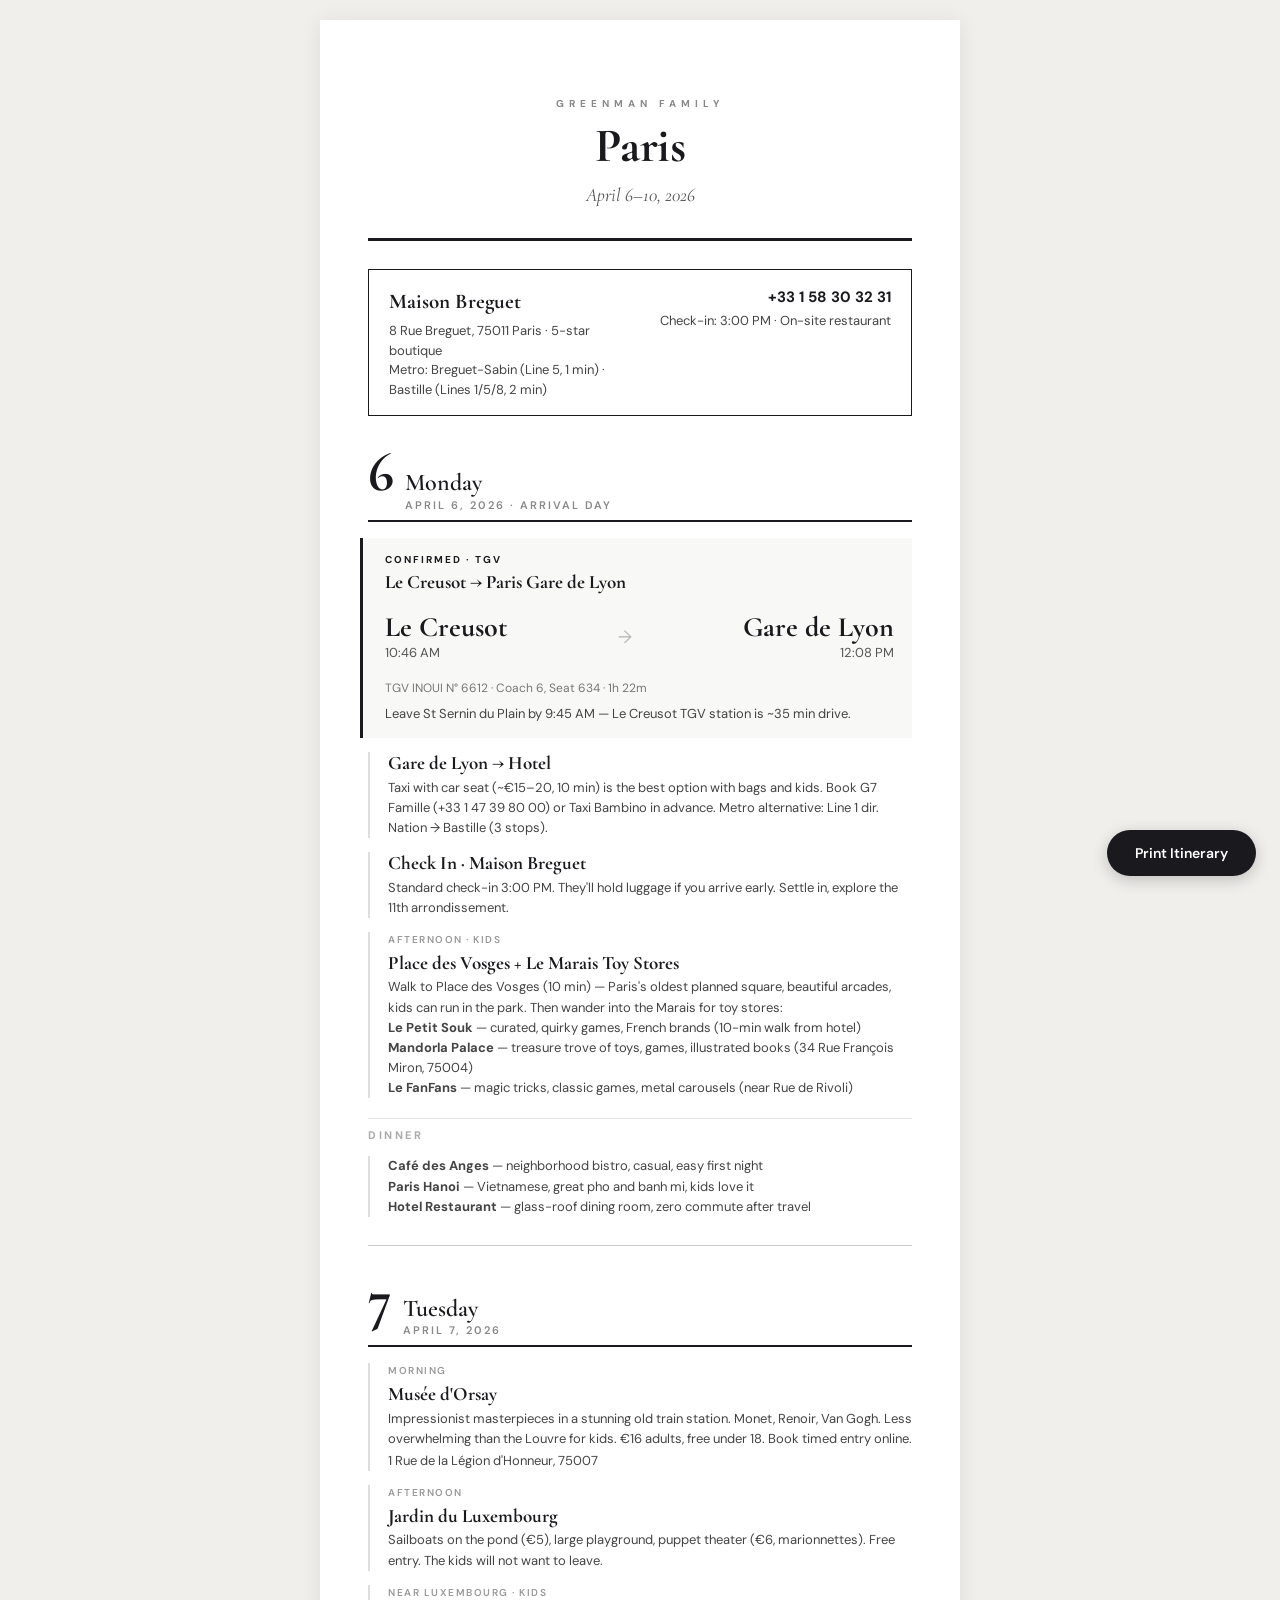
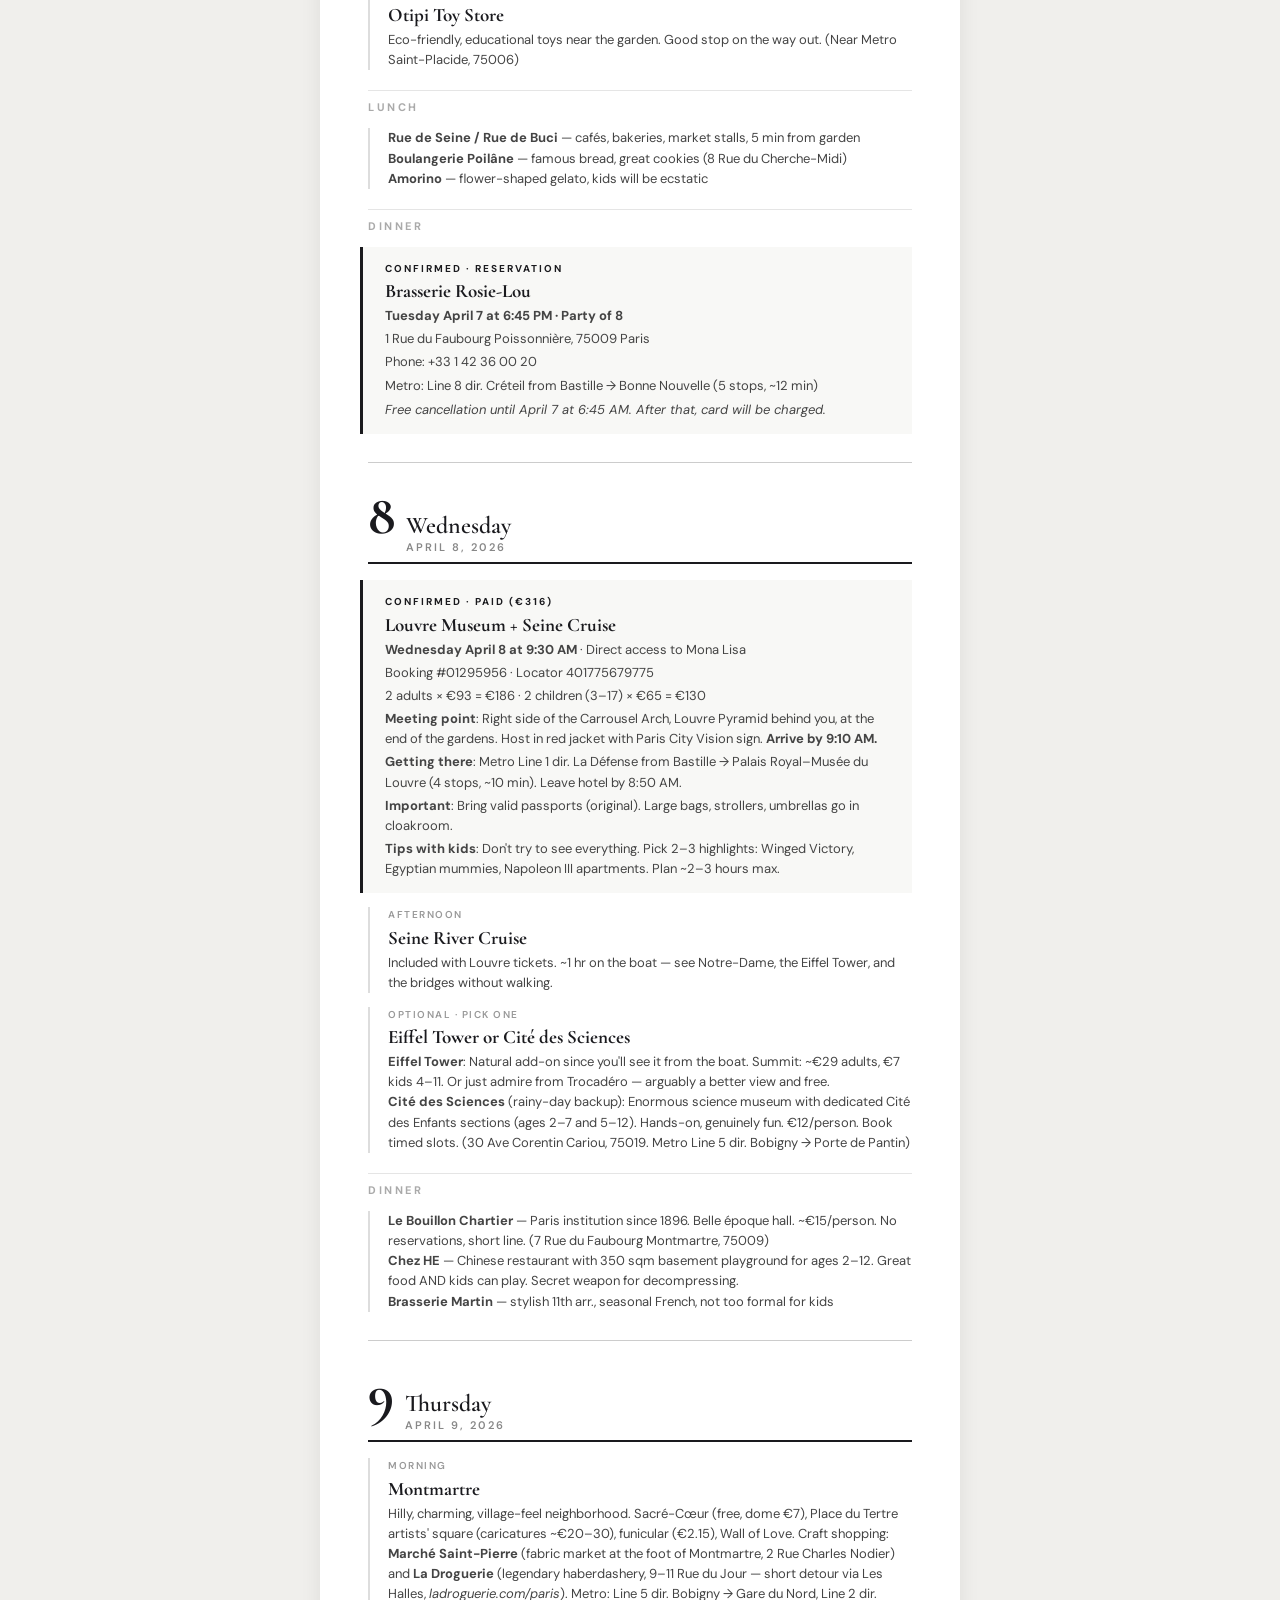
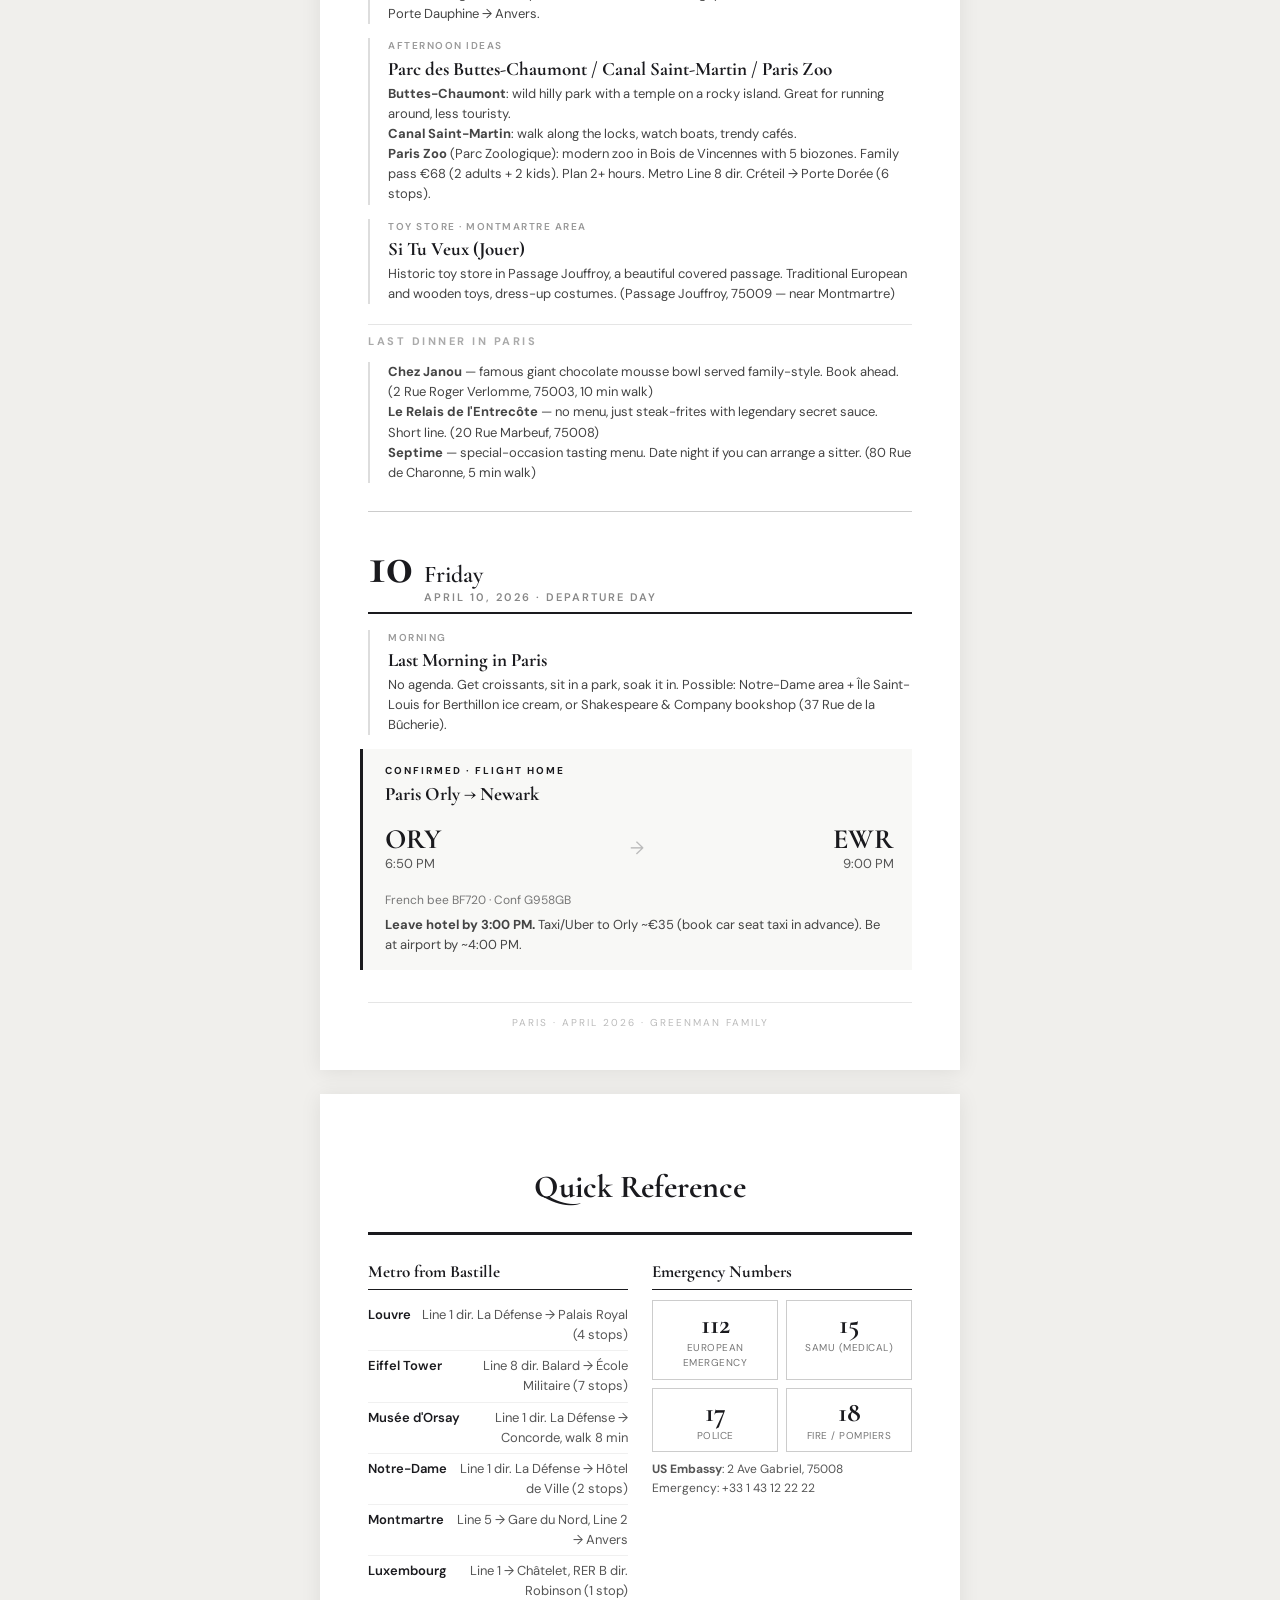
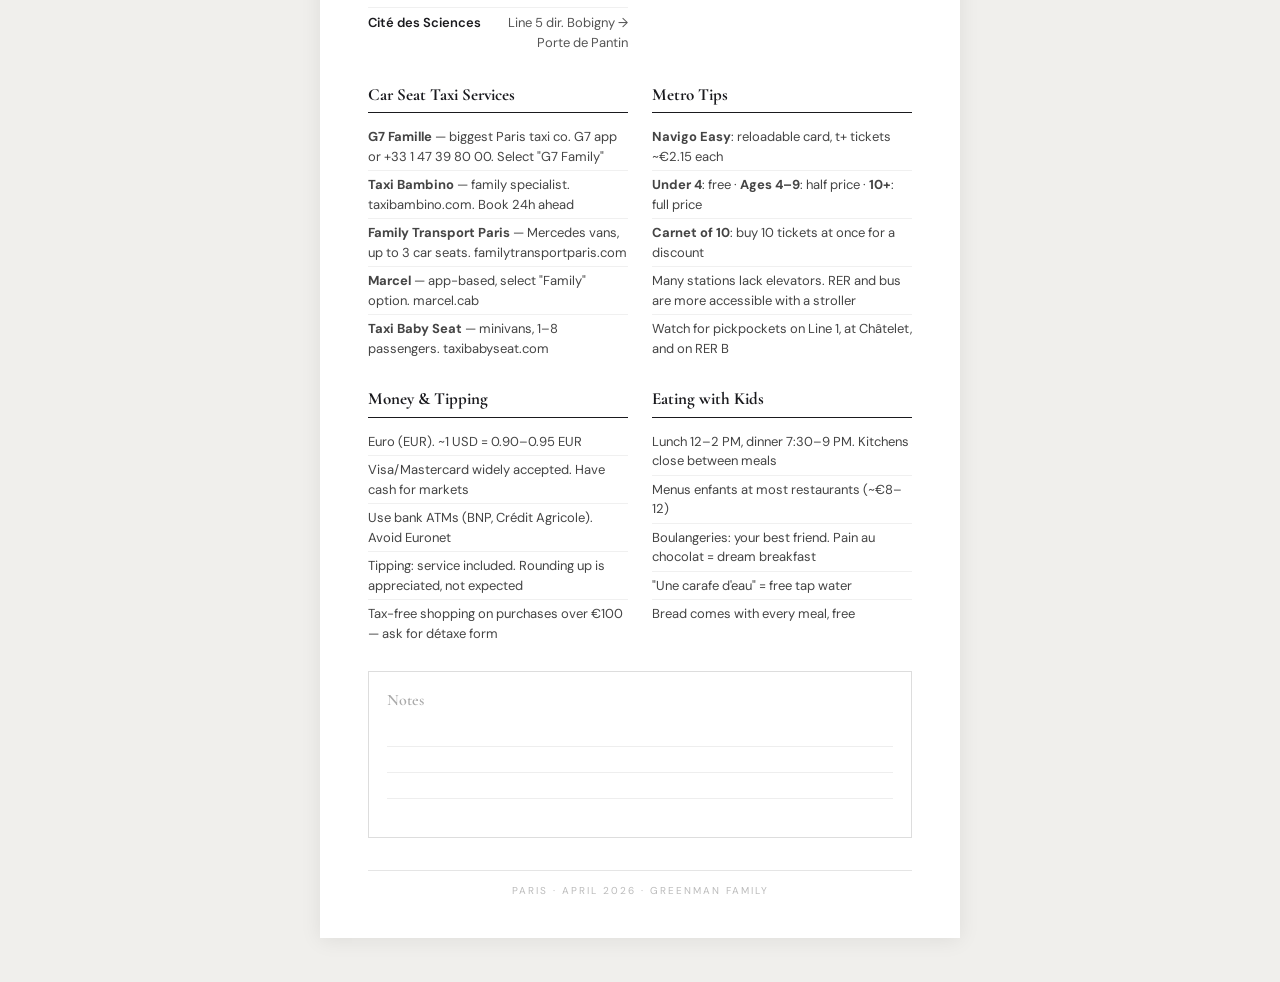
==== commit f26ab738: "Add craft shops to Apr 9 Montmartre, La Droguerie website link, bump cache Marché Saint-Pierre and L" ====
--- a/paris-print.html
+++ b/paris-print.html
@@ -441,10 +441,8 @@
         -webkit-print-color-adjust: exact;
         print-color-adjust: exact;
       }
-      .cover { page-break-after: avoid; }
-      .hotel-strip { page-break-inside: avoid; }
-      .day { page-break-inside: avoid; }
       .item { page-break-inside: avoid; }
+      .item-confirmed { page-break-inside: avoid; }
       .ref-card { page-break-inside: avoid; }
       .notes-area { page-break-inside: avoid; }
       .ref-section { page-break-before: always; }
@@ -598,12 +596,14 @@
 
     <div class="item item-confirmed">
       <div class="item-label">Confirmed · Paid (€316)</div>
-      <h3>Louvre Early Access + Seine Cruise</h3>
-      <p><strong>Wednesday April 8 at 9:30 AM</strong></p>
+      <h3>Louvre Museum + Seine Cruise</h3>
+      <p><strong>Wednesday April 8 at 9:30 AM</strong> · Direct access to Mona Lisa</p>
+      <p class="item-detail">Booking #01295956 · Locator 401775679775</p>
       <p class="item-detail">2 adults × €93 = €186 · 2 children (3–17) × €65 = €130</p>
-      <p class="item-detail">Includes: Early access with direct route to Mona Lisa + Seine River Cruise</p>
-      <p class="item-detail">Metro: Line 1 dir. La Défense from Bastille → Palais Royal–Musée du Louvre (4 stops, ~10 min). Arrive by 9:15 AM.</p>
-      <p class="item-detail" style="margin-top:4px"><strong>Tips with kids</strong>: Don't try to see everything. Pick 2–3 highlights: Winged Victory, Egyptian mummies, Napoleon III apartments. Plan ~2–3 hours max.</p>
+      <p class="item-detail"><strong>Meeting point</strong>: Right side of the Carrousel Arch, Louvre Pyramid behind you, at the end of the gardens. Host in red jacket with Paris City Vision sign. <strong>Arrive by 9:10 AM.</strong></p>
+      <p class="item-detail"><strong>Getting there</strong>: Metro Line 1 dir. La Défense from Bastille → Palais Royal–Musée du Louvre (4 stops, ~10 min). Leave hotel by 8:50 AM.</p>
+      <p class="item-detail"><strong>Important</strong>: Bring valid passports (original). Large bags, strollers, umbrellas go in cloakroom.</p>
+      <p class="item-detail"><strong>Tips with kids</strong>: Don't try to see everything. Pick 2–3 highlights: Winged Victory, Egyptian mummies, Napoleon III apartments. Plan ~2–3 hours max.</p>
     </div>
 
     <div class="item">
@@ -643,7 +643,7 @@
     <div class="item">
       <div class="item-label-suggestion">Morning</div>
       <h3>Montmartre</h3>
-      <p>Hilly, charming, village-feel neighborhood. Sacré-Cœur (free, dome €7), Place du Tertre artists' square (caricatures ~€20–30), funicular (€2.15), Wall of Love. Metro: Line 5 dir. Bobigny → Gare du Nord, Line 2 dir. Porte Dauphine → Anvers.</p>
+      <p>Hilly, charming, village-feel neighborhood. Sacré-Cœur (free, dome €7), Place du Tertre artists' square (caricatures ~€20–30), funicular (€2.15), Wall of Love. Craft shopping: <strong>Marché Saint-Pierre</strong> (fabric market at the foot of Montmartre, 2 Rue Charles Nodier) and <strong>La Droguerie</strong> (legendary haberdashery, 9–11 Rue du Jour — short detour via Les Halles, <em>ladroguerie.com/paris</em>). Metro: Line 5 dir. Bobigny → Gare du Nord, Line 2 dir. Porte Dauphine → Anvers.</p>
     </div>
 
     <div class="item">
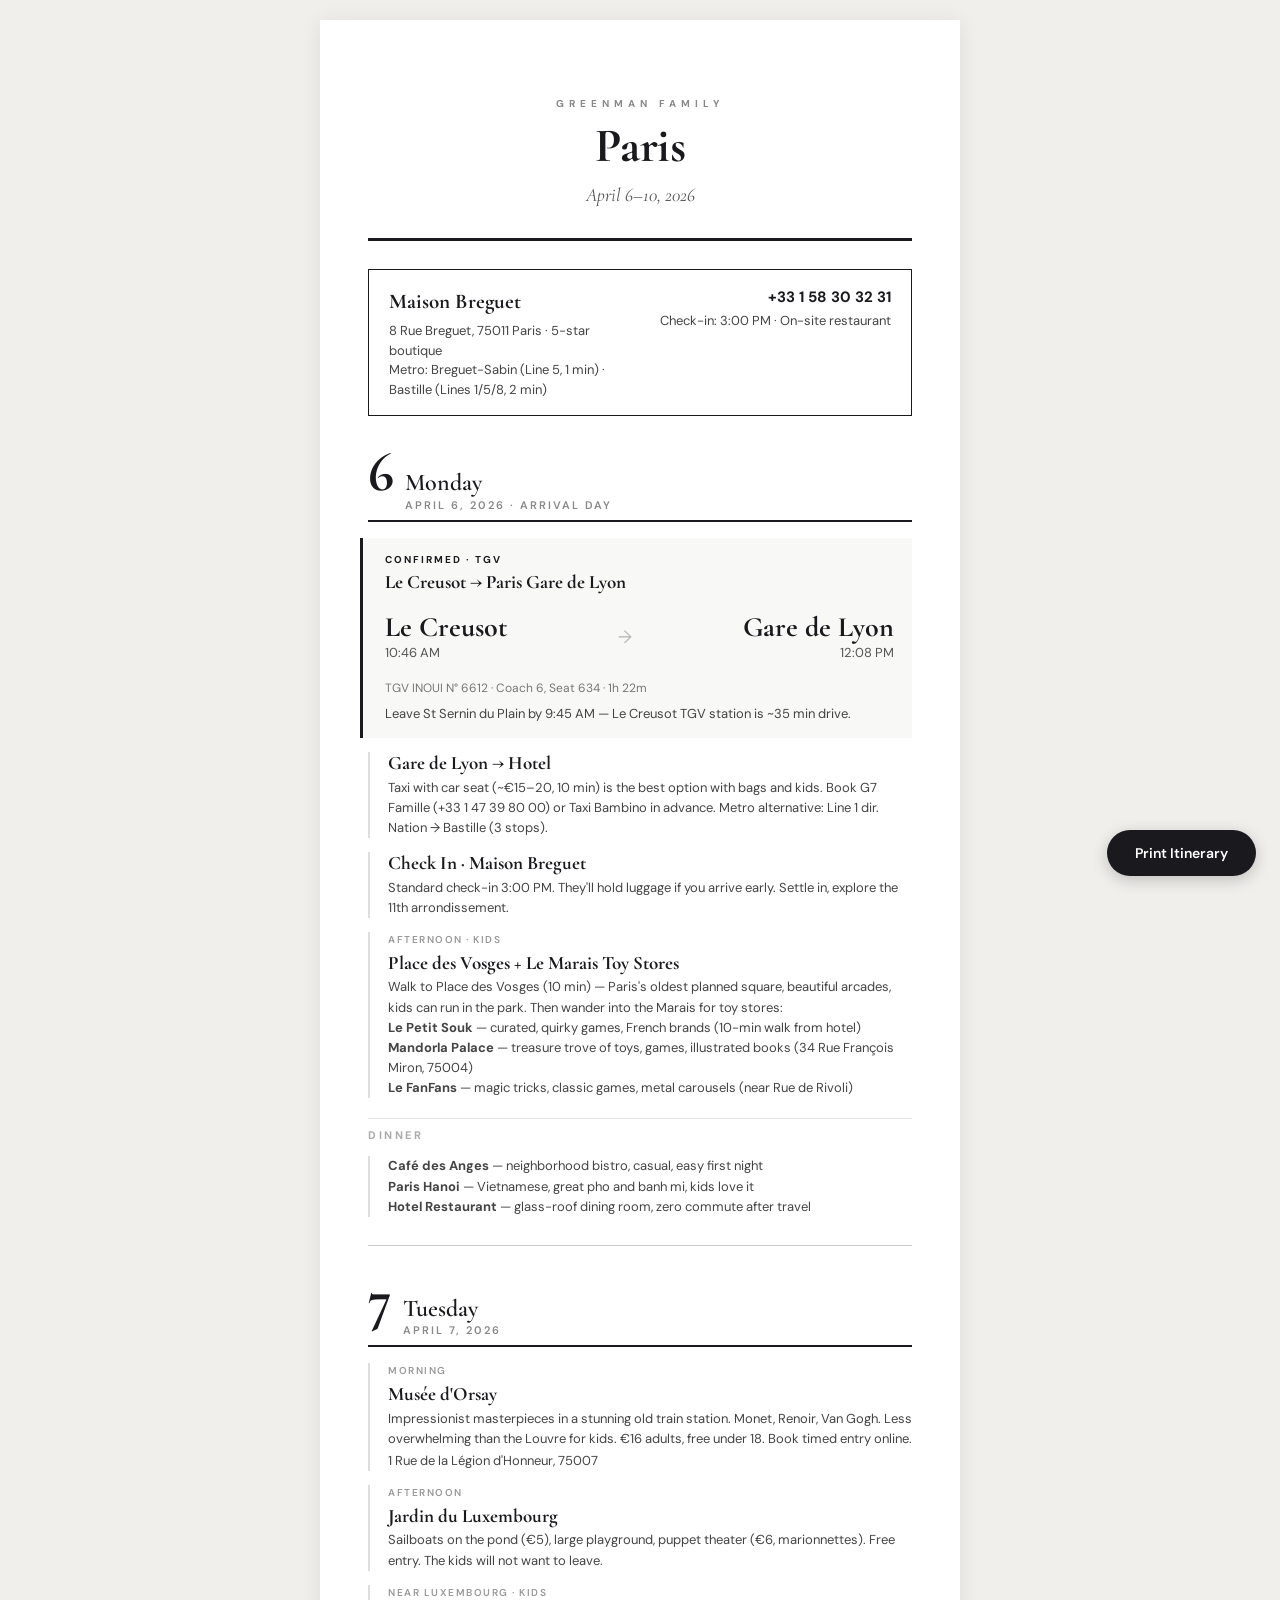
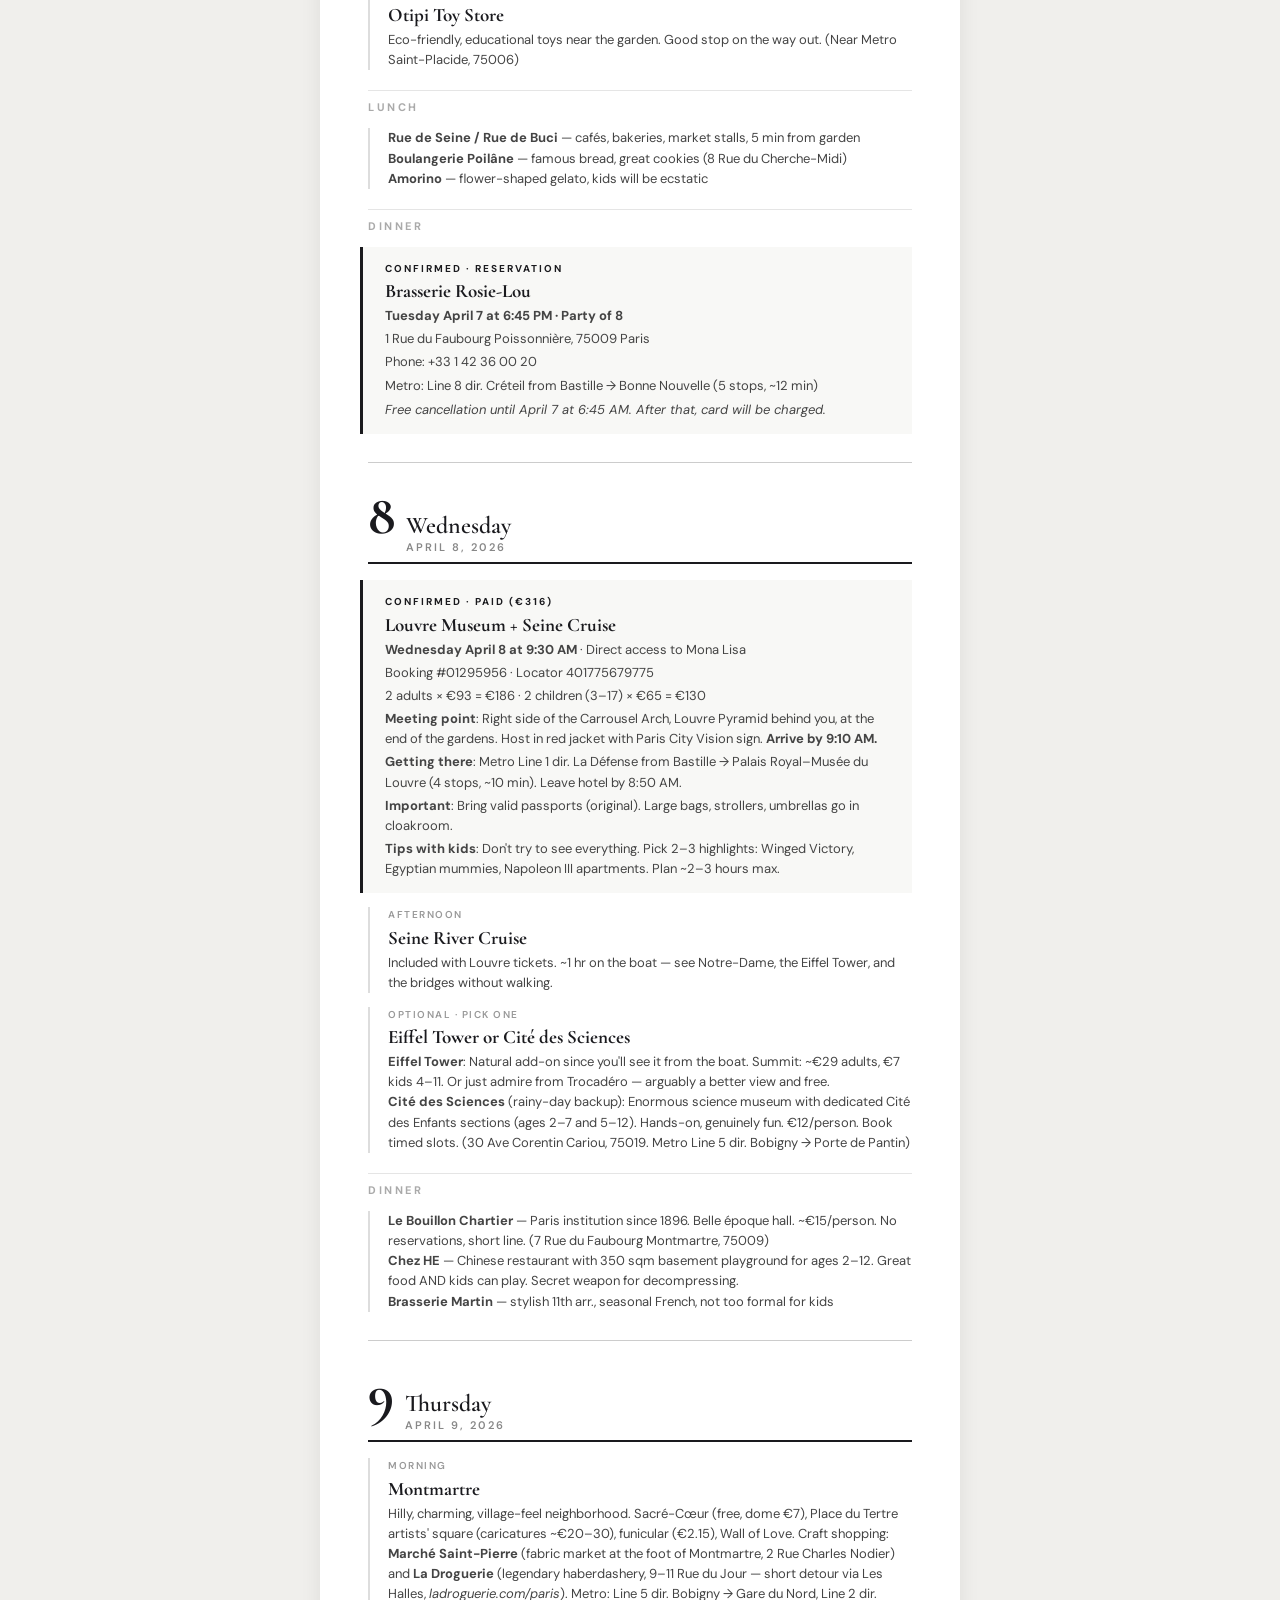
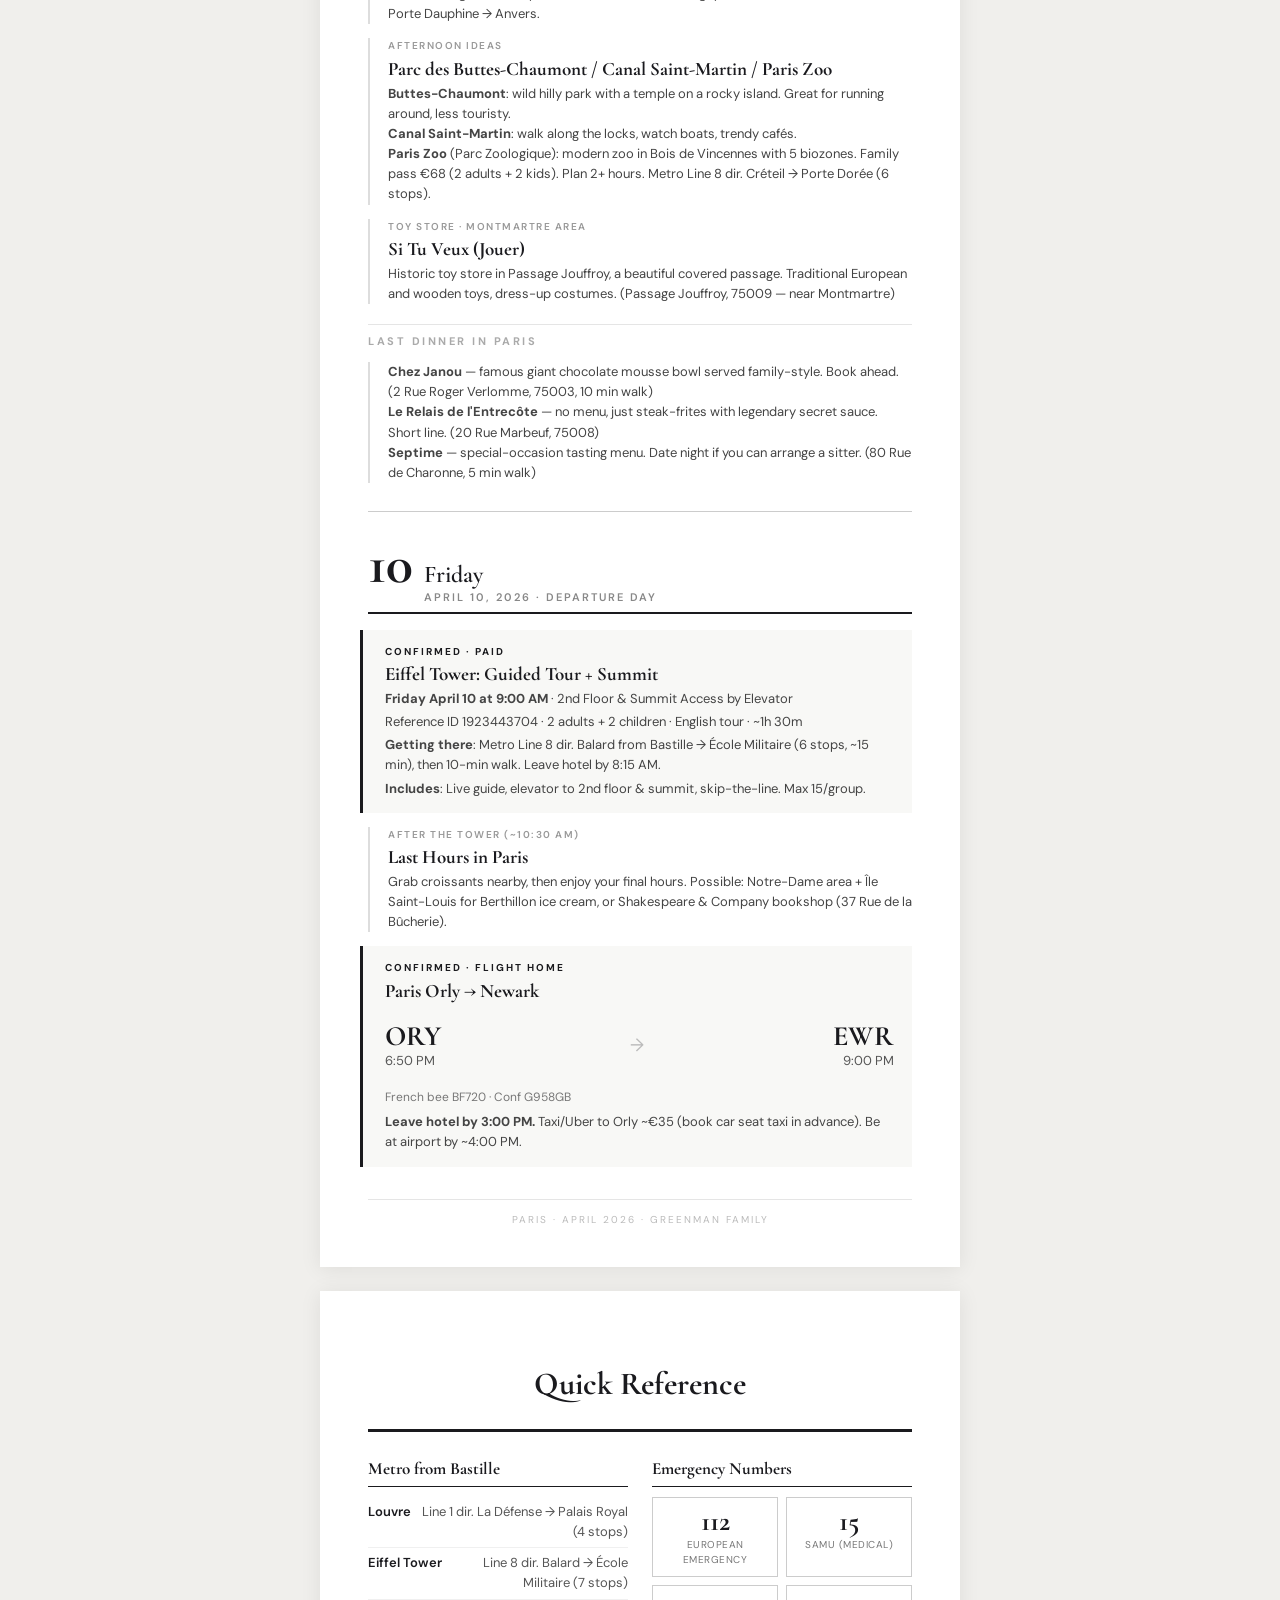
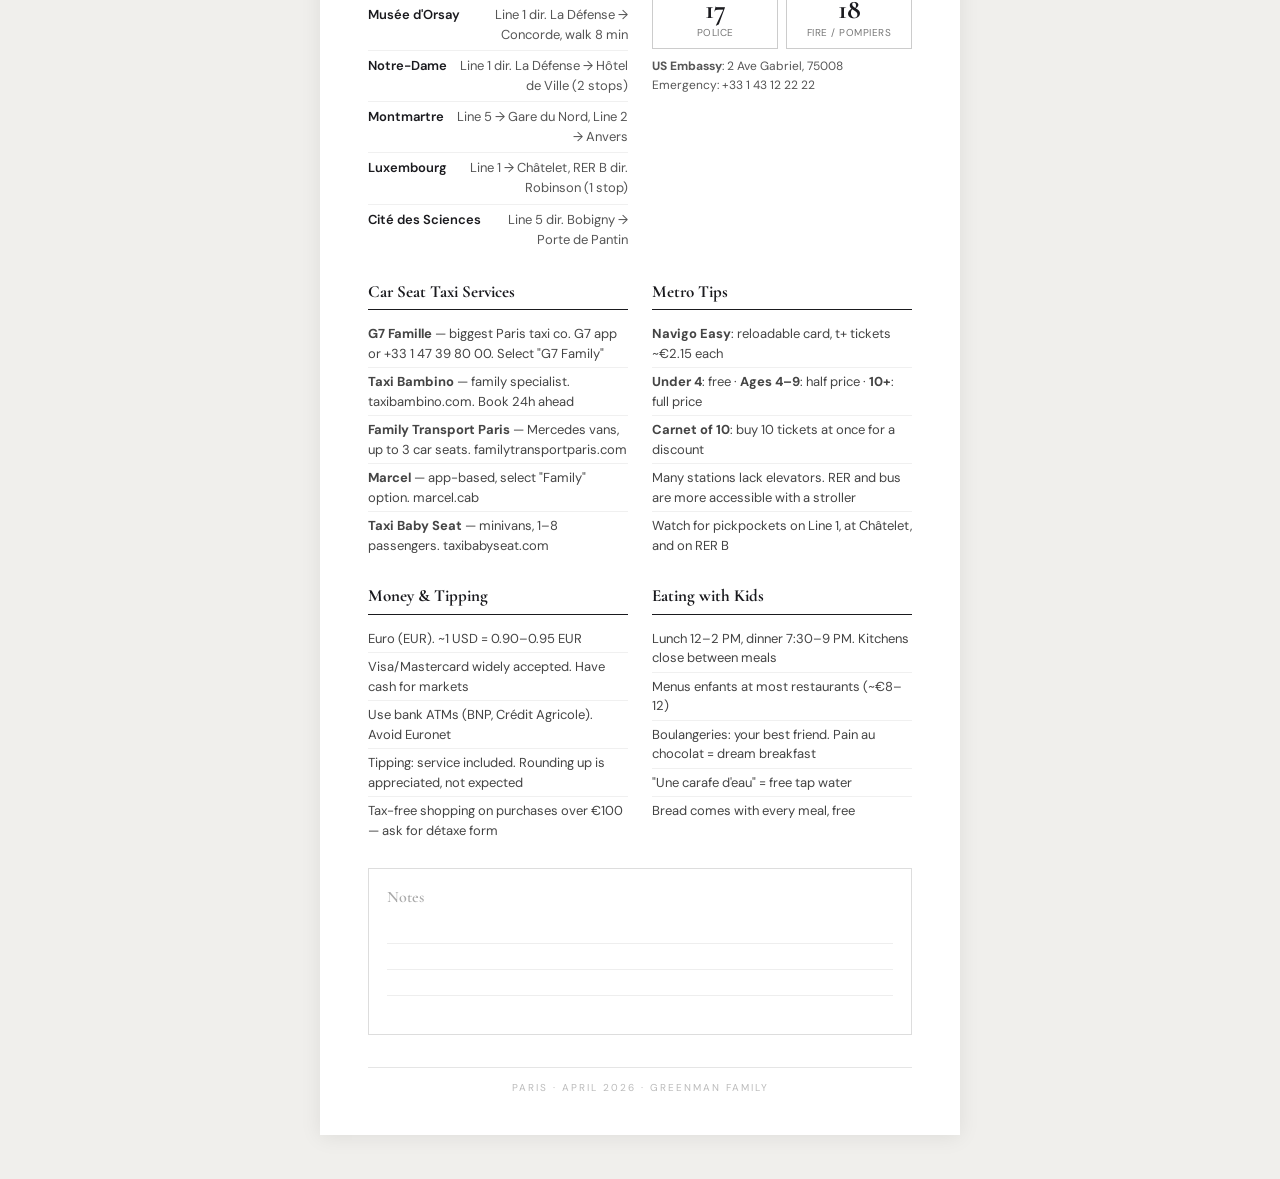
==== commit 3e821618: "Add confirmed Eiffel Tower guided tour to Apr 10 Guided Tour + 2nd Floor & Summit Access by Elevator" ====
--- a/paris-print.html
+++ b/paris-print.html
@@ -681,10 +681,19 @@
       </div>
     </div>
 
-    <div class="item">
-      <div class="item-label-suggestion">Morning</div>
-      <h3>Last Morning in Paris</h3>
-      <p>No agenda. Get croissants, sit in a park, soak it in. Possible: Notre-Dame area + Île Saint-Louis for Berthillon ice cream, or Shakespeare & Company bookshop (37 Rue de la Bûcherie).</p>
+    <div class="item item-confirmed">
+      <div class="item-label">Confirmed · Paid</div>
+      <h3>Eiffel Tower: Guided Tour + Summit</h3>
+      <p><strong>Friday April 10 at 9:00 AM</strong> · 2nd Floor & Summit Access by Elevator</p>
+      <p class="item-detail">Reference ID 1923443704 · 2 adults + 2 children · English tour · ~1h 30m</p>
+      <p class="item-detail"><strong>Getting there</strong>: Metro Line 8 dir. Balard from Bastille → École Militaire (6 stops, ~15 min), then 10-min walk. Leave hotel by 8:15 AM.</p>
+      <p class="item-detail"><strong>Includes</strong>: Live guide, elevator to 2nd floor & summit, skip-the-line. Max 15/group.</p>
+    </div>
+
+    <div class="item">
+      <div class="item-label-suggestion">After the Tower (~10:30 AM)</div>
+      <h3>Last Hours in Paris</h3>
+      <p>Grab croissants nearby, then enjoy your final hours. Possible: Notre-Dame area + Île Saint-Louis for Berthillon ice cream, or Shakespeare & Company bookshop (37 Rue de la Bûcherie).</p>
     </div>
 
     <div class="item item-confirmed">
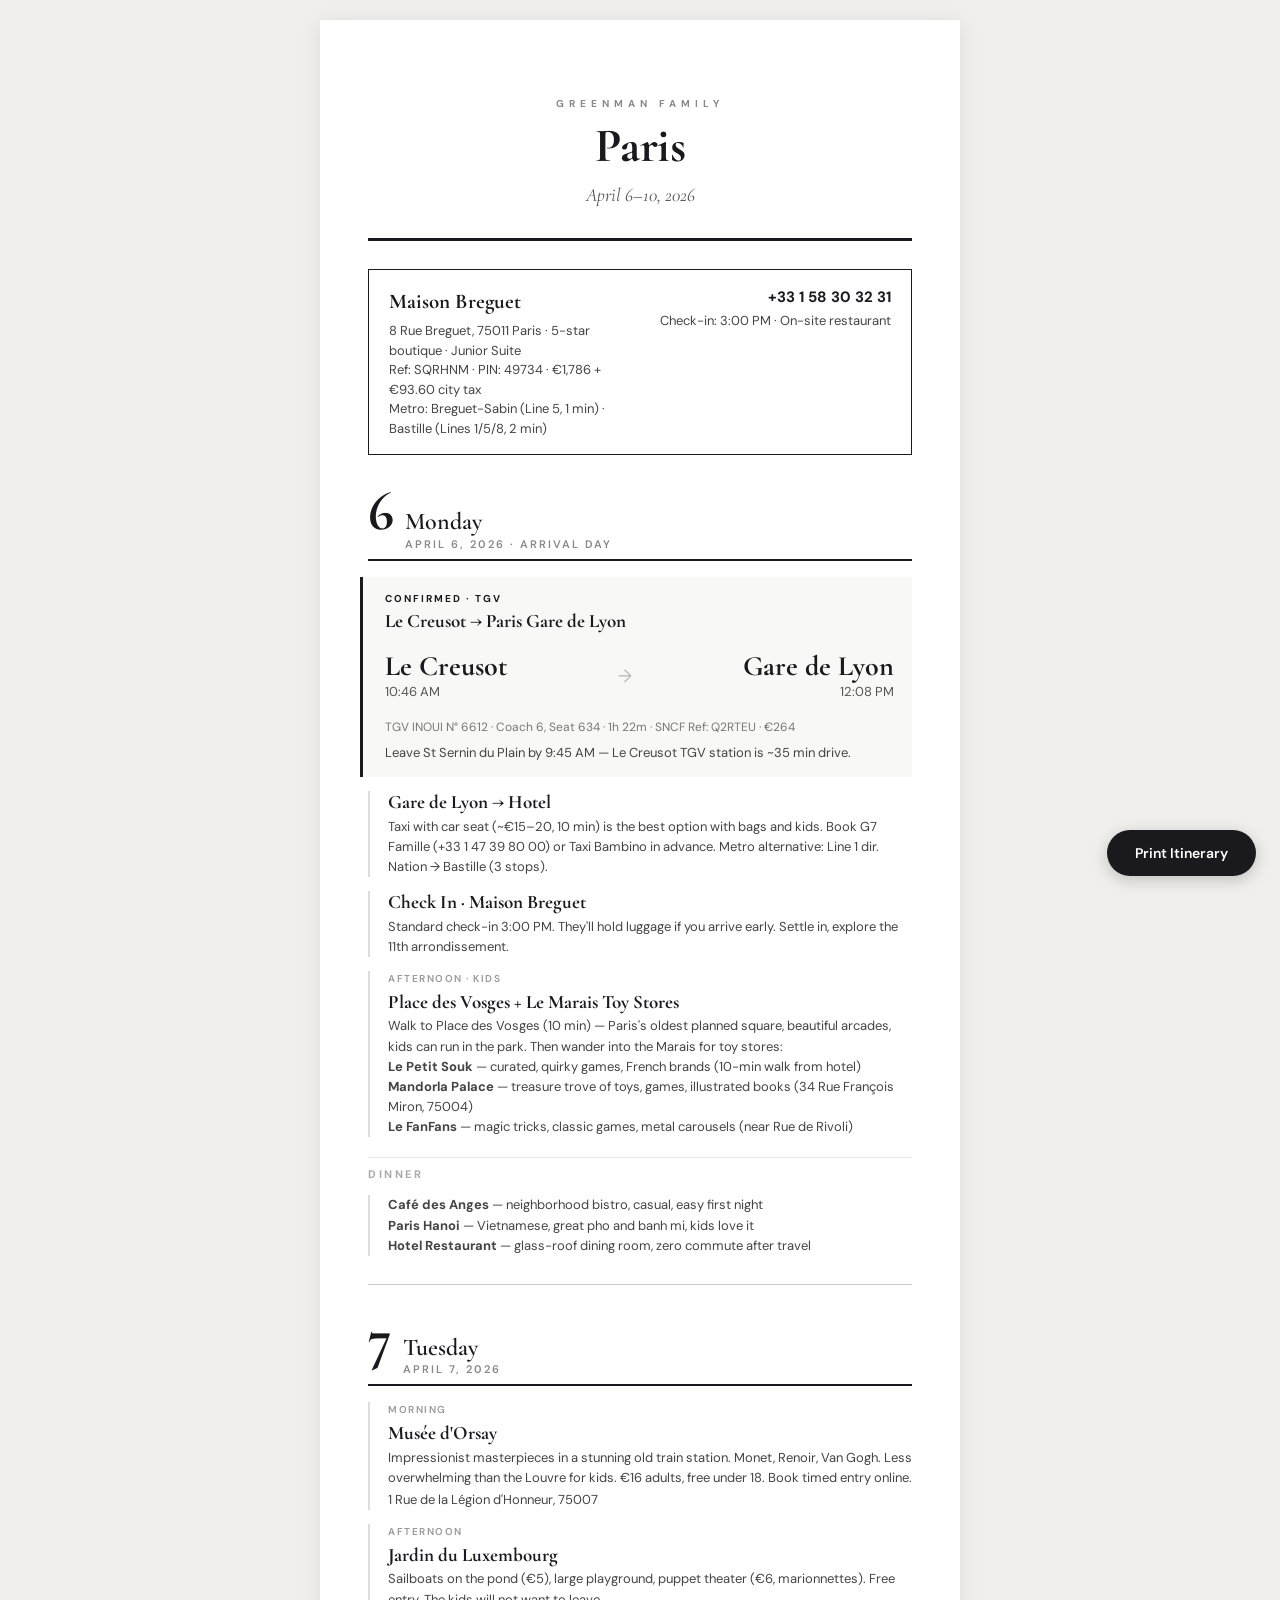
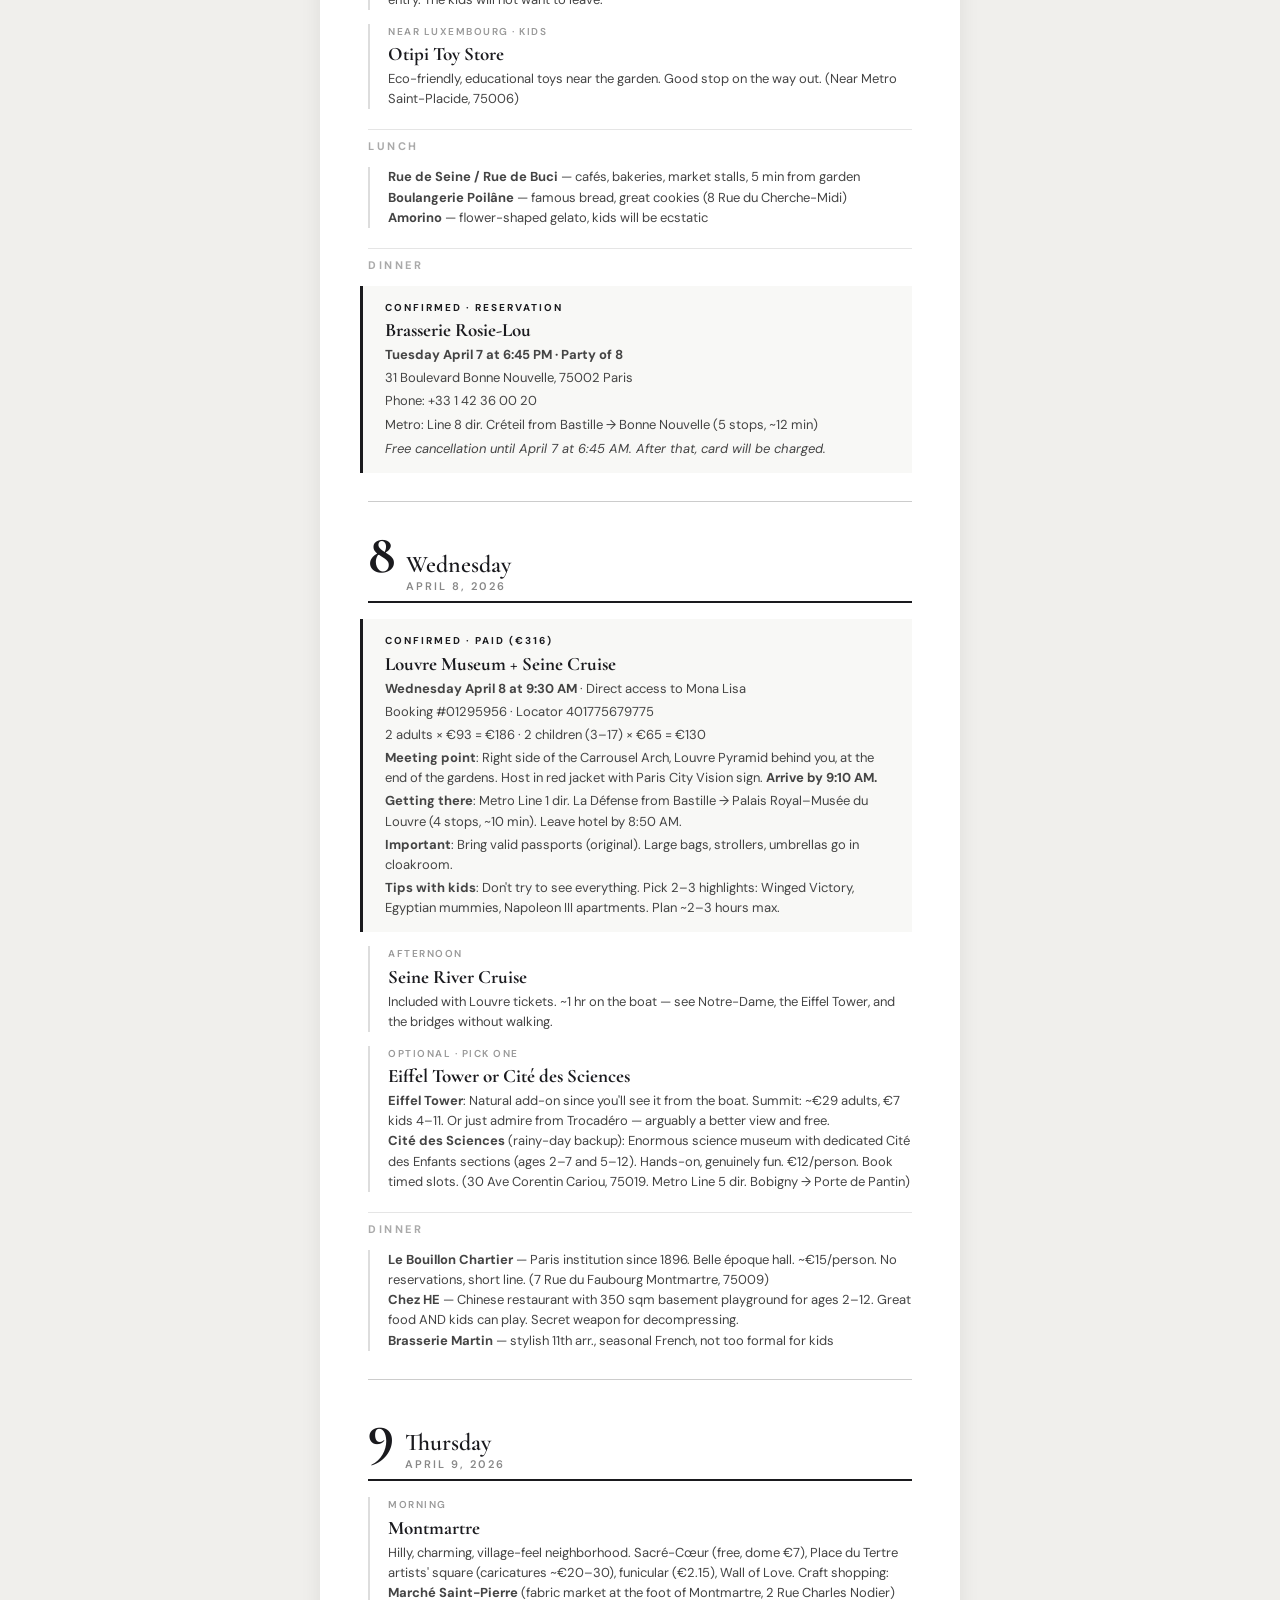
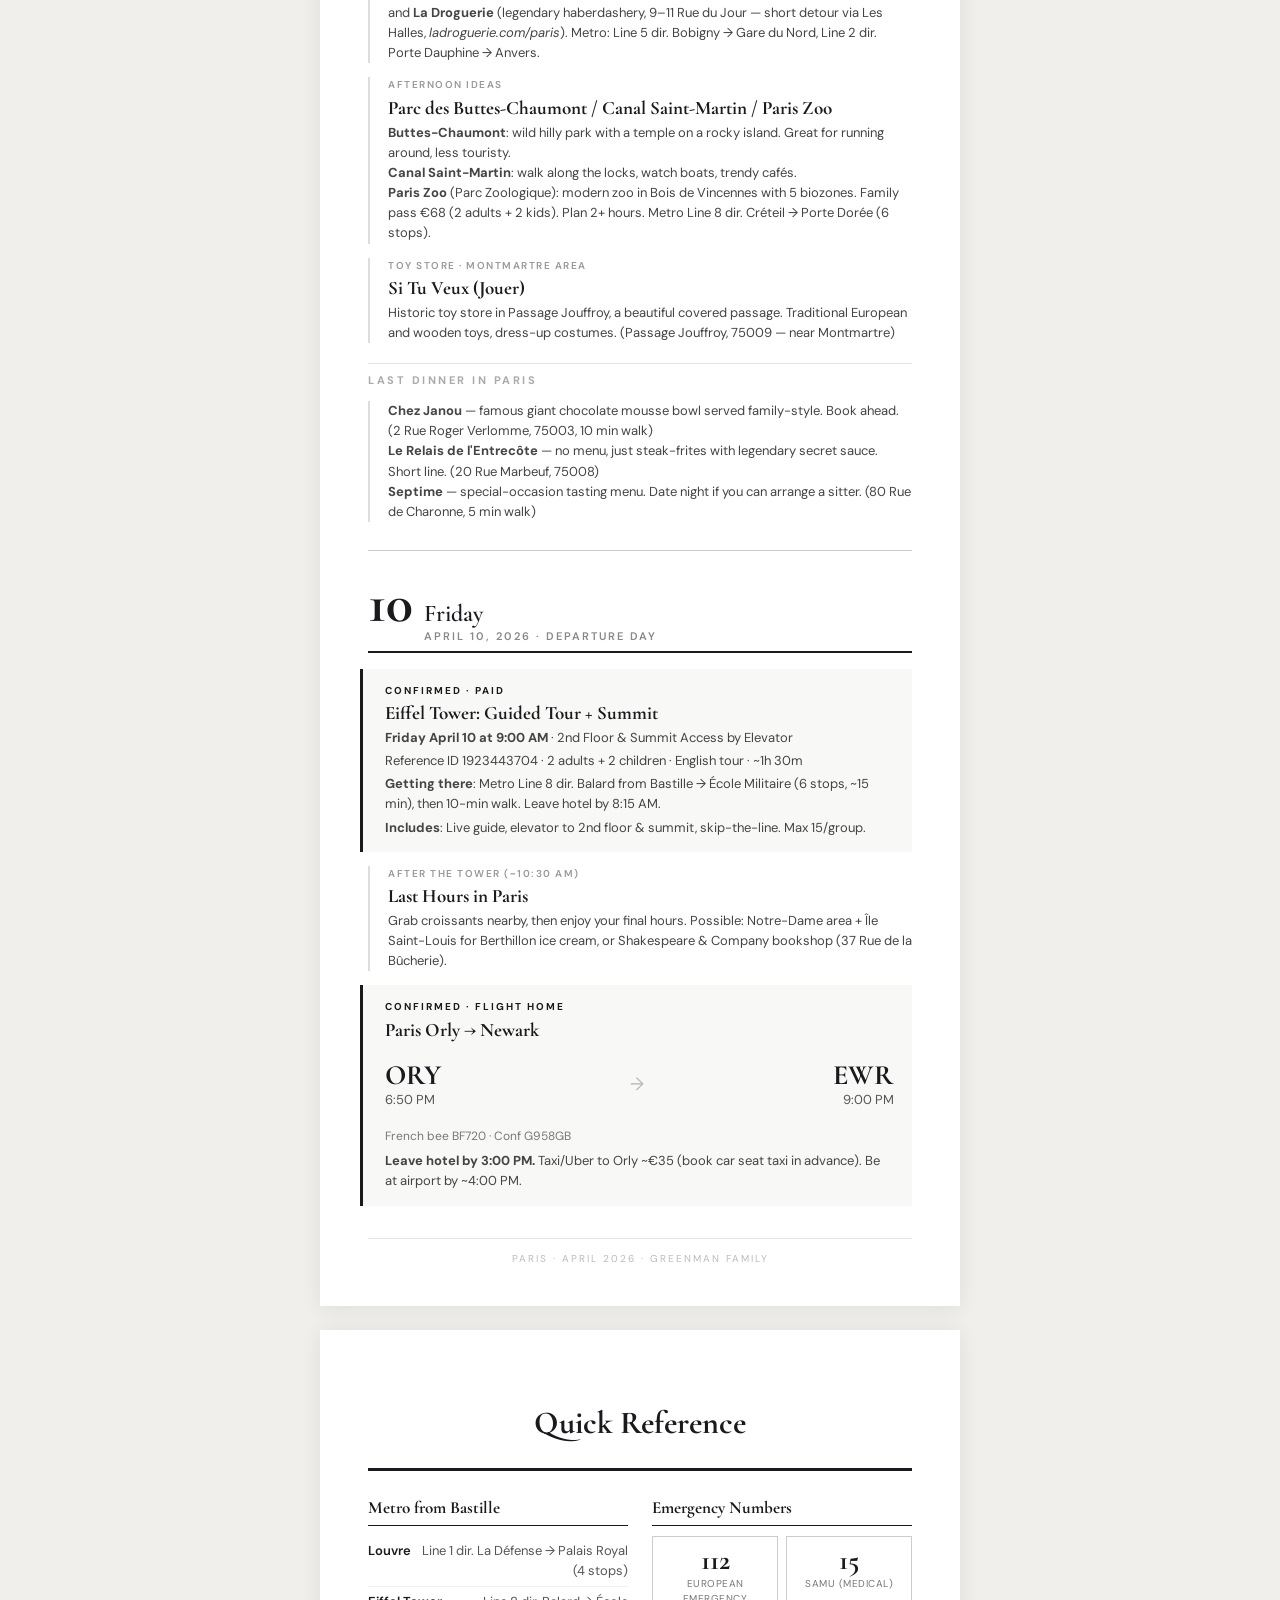
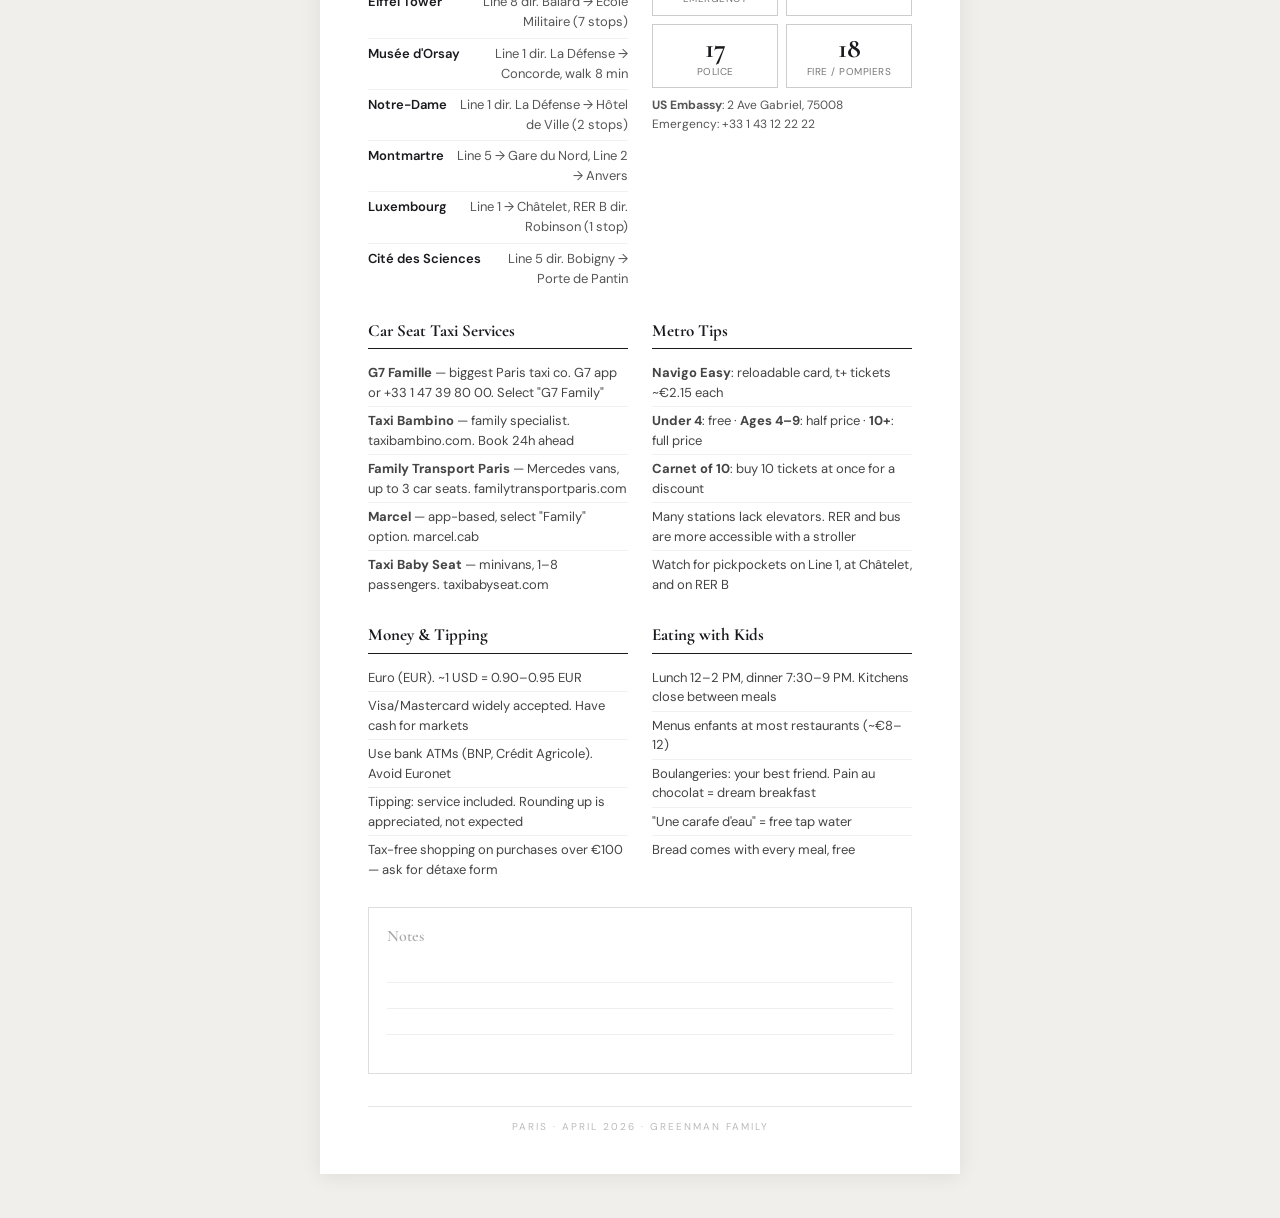
==== commit f28dd3db: "Add booking refs and details from Gmail France Trip emails Hotel: ref SQRHNM, Junior Suite, €1,786 +" ====
--- a/paris-print.html
+++ b/paris-print.html
@@ -465,7 +465,8 @@
   <div class="hotel-strip">
     <div class="hotel-strip-main">
       <h2>Maison Breguet</h2>
-      <p>8 Rue Breguet, 75011 Paris · 5-star boutique</p>
+      <p>8 Rue Breguet, 75011 Paris · 5-star boutique · Junior Suite</p>
+      <p>Ref: SQRHNM · PIN: 49734 · €1,786 + €93.60 city tax</p>
       <p>Metro: Breguet-Sabin (Line 5, 1 min) · Bastille (Lines 1/5/8, 2 min)</p>
     </div>
     <div class="hotel-strip-contact">
@@ -498,7 +499,7 @@
           <span class="transport-time">12:08 PM</span>
         </div>
       </div>
-      <div class="transport-meta">TGV INOUI N° 6612 · Coach 6, Seat 634 · 1h 22m</div>
+      <div class="transport-meta">TGV INOUI N° 6612 · Coach 6, Seat 634 · 1h 22m · SNCF Ref: Q2RTEU · €264</div>
       <p class="item-detail" style="margin-top:6px">Leave St Sernin du Plain by 9:45 AM — Le Creusot TGV station is ~35 min drive.</p>
     </div>
 
@@ -575,7 +576,7 @@
       <div class="item-label">Confirmed · Reservation</div>
       <h3>Brasserie Rosie-Lou</h3>
       <p><strong>Tuesday April 7 at 6:45 PM · Party of 8</strong></p>
-      <p class="item-detail">1 Rue du Faubourg Poissonnière, 75009 Paris</p>
+      <p class="item-detail">31 Boulevard Bonne Nouvelle, 75002 Paris</p>
       <p class="item-detail">Phone: +33 1 42 36 00 20</p>
       <p class="item-detail">Metro: Line 8 dir. Créteil from Bastille → Bonne Nouvelle (5 stops, ~12 min)</p>
       <p class="item-detail" style="margin-top:4px"><em>Free cancellation until April 7 at 6:45 AM. After that, card will be charged.</em></p>
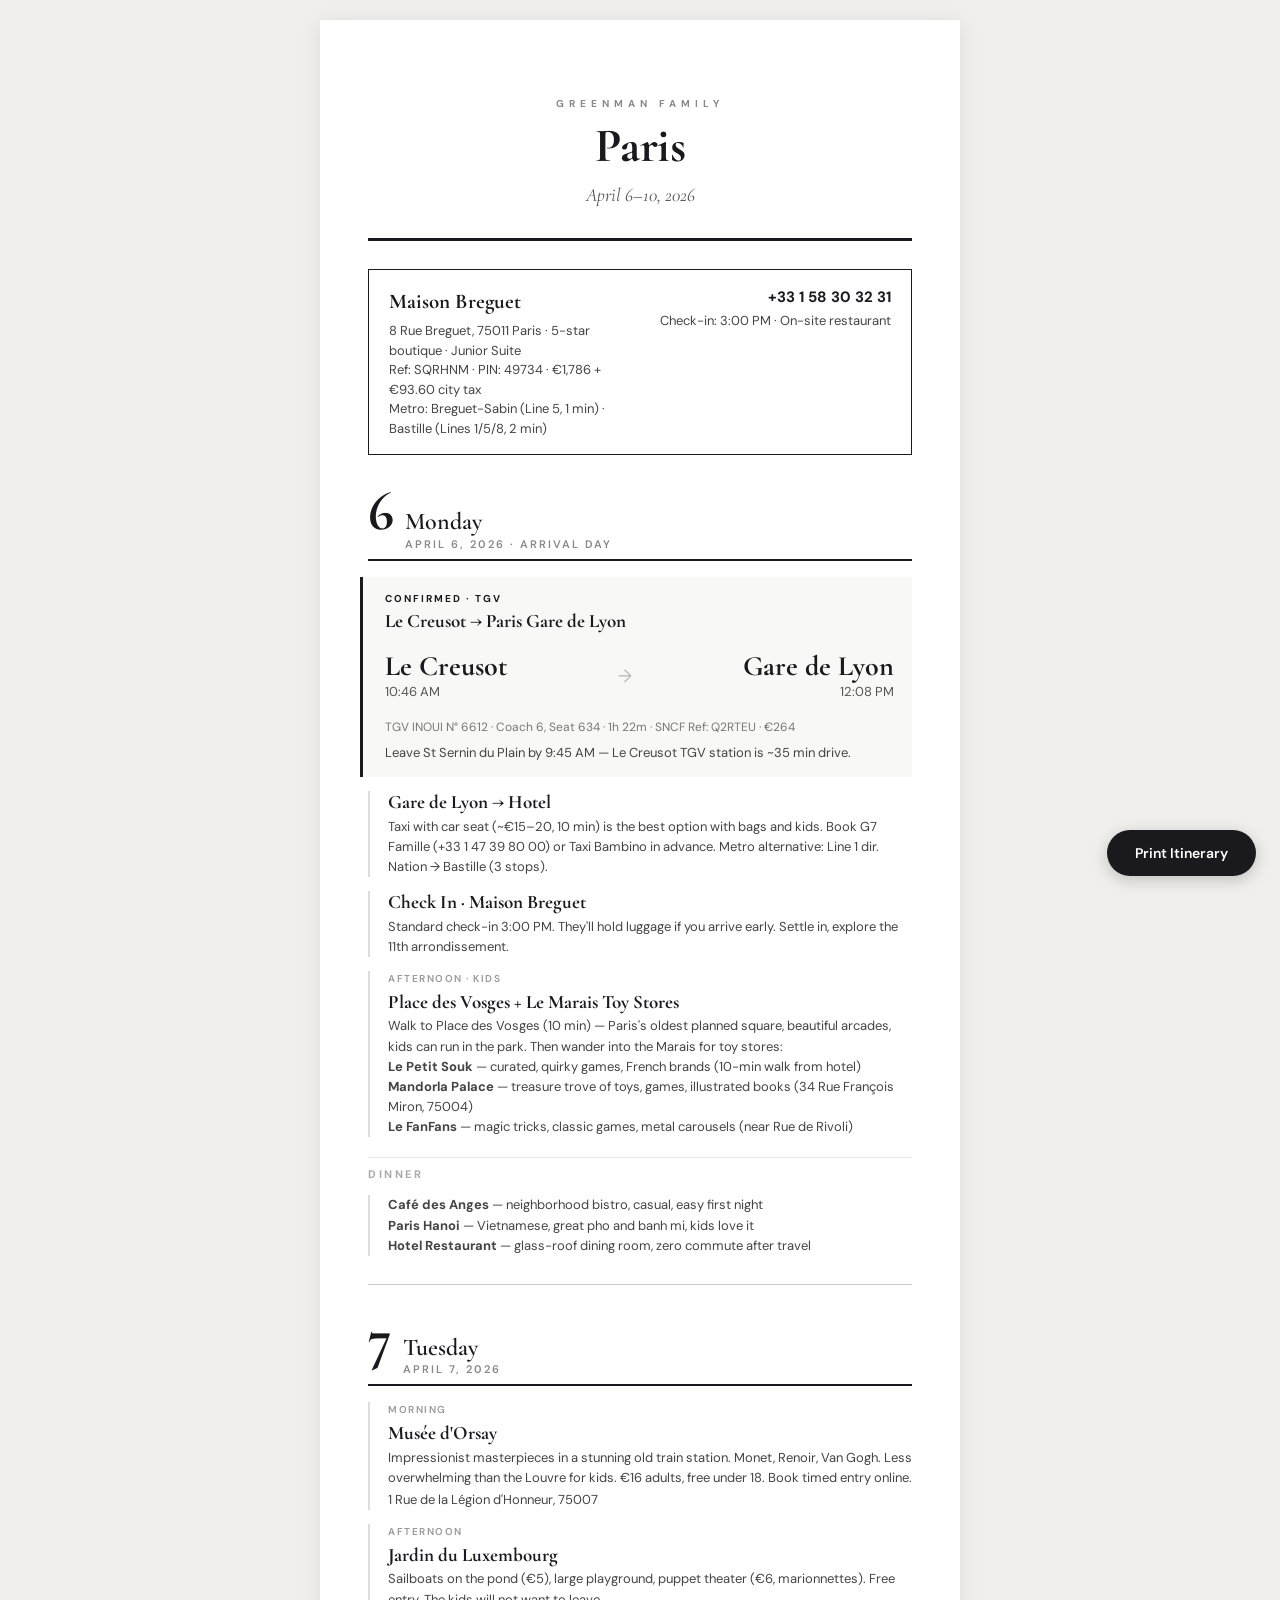
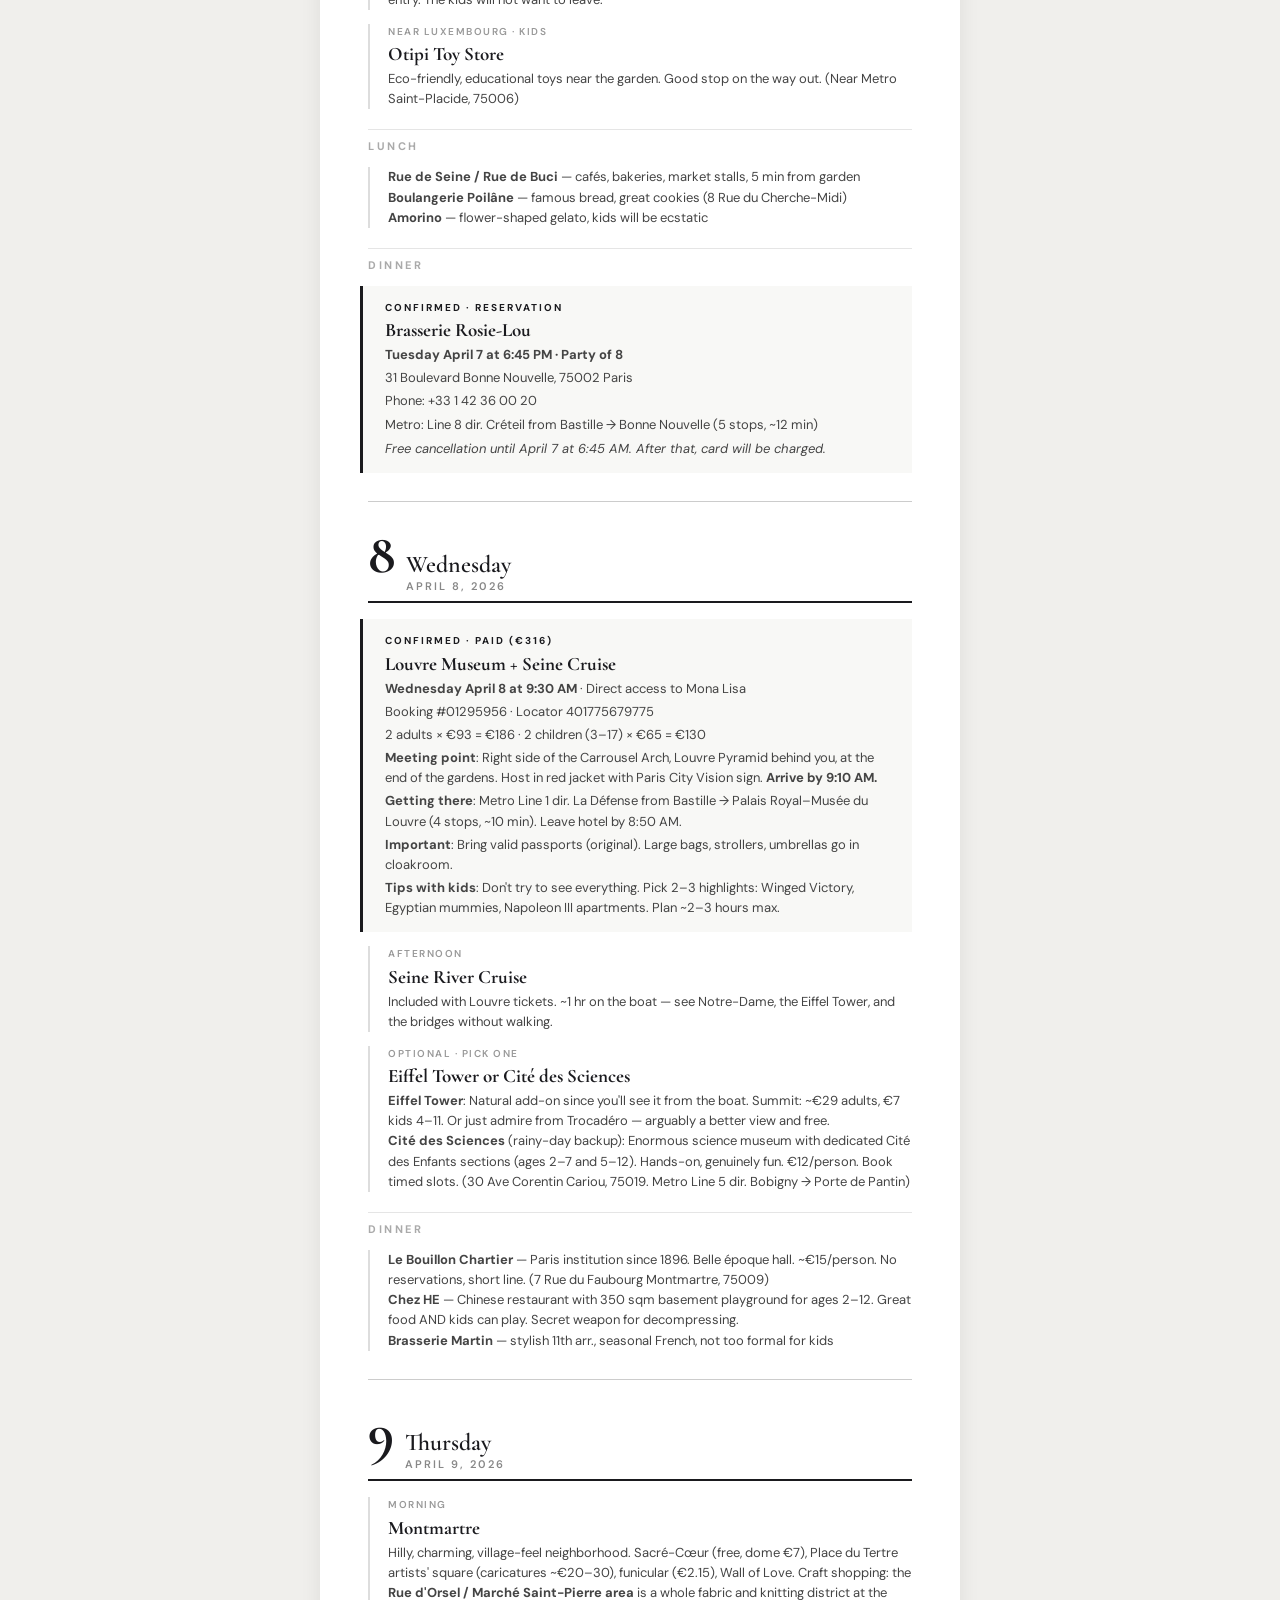
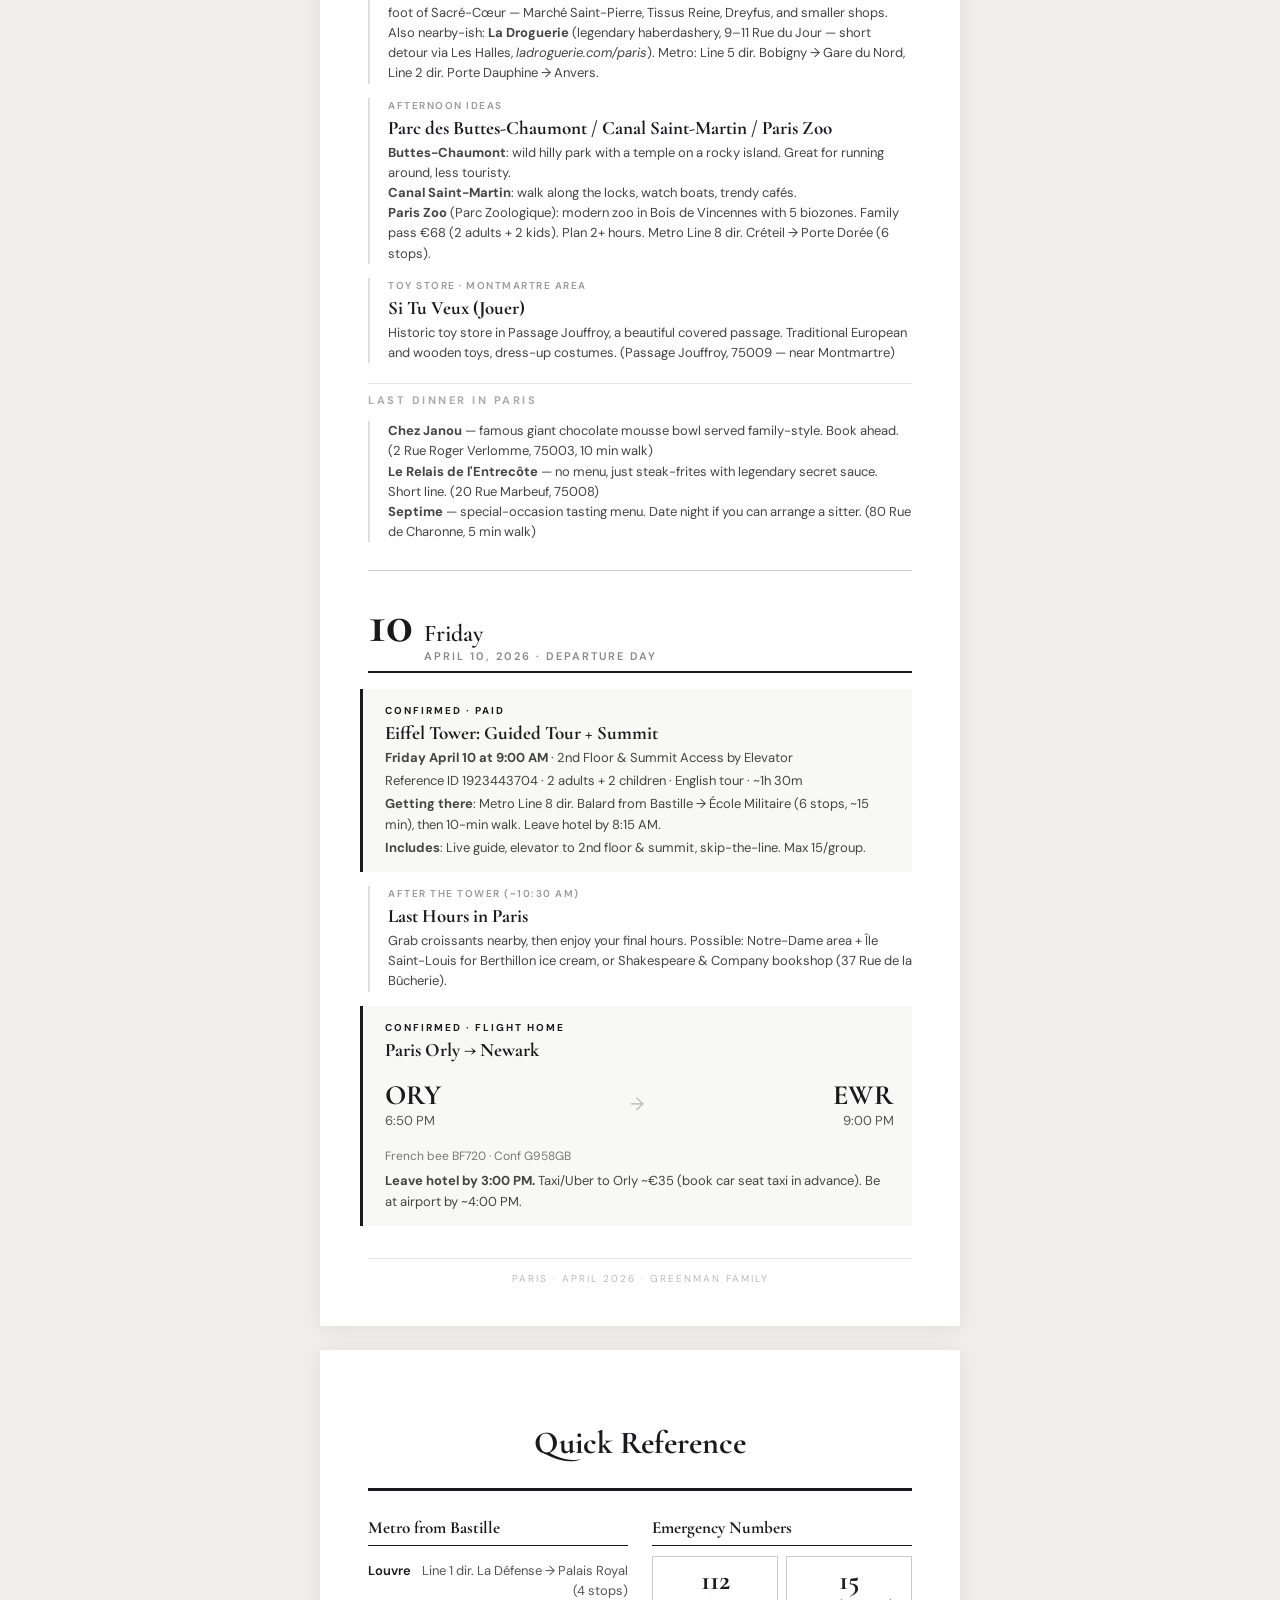
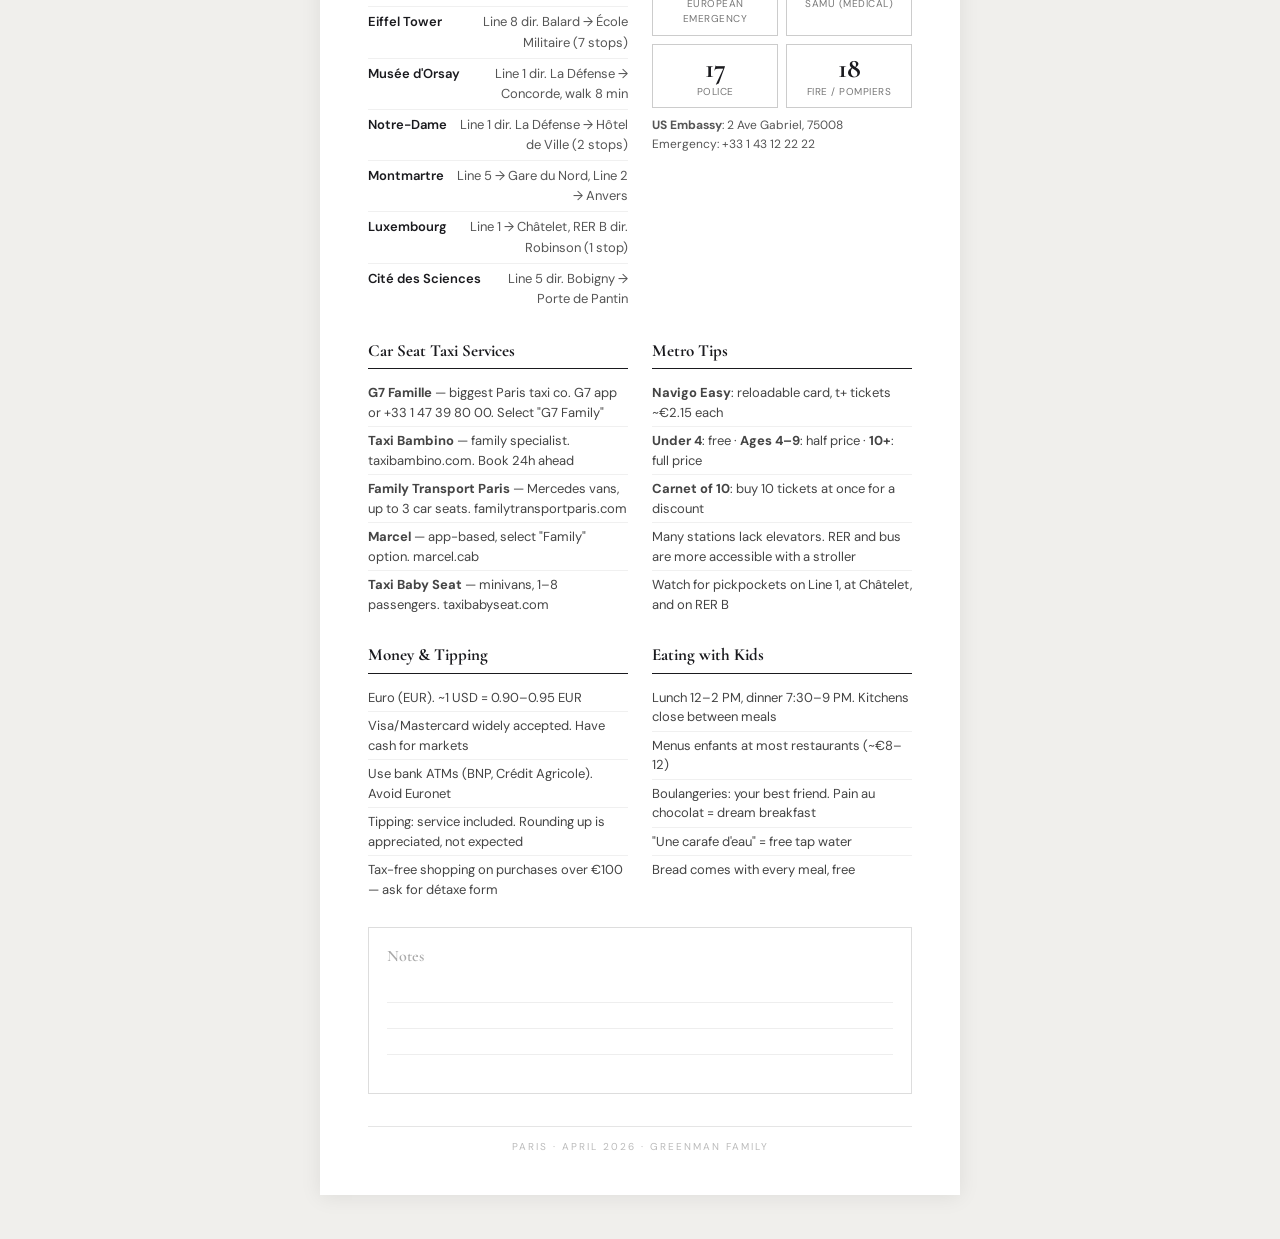
==== commit 726a80f9: "Update Montmartre craft stop to reflect full knitting district Rue d'Orsel / Marché Saint-Pierre are" ====
--- a/paris-print.html
+++ b/paris-print.html
@@ -644,7 +644,7 @@
     <div class="item">
       <div class="item-label-suggestion">Morning</div>
       <h3>Montmartre</h3>
-      <p>Hilly, charming, village-feel neighborhood. Sacré-Cœur (free, dome €7), Place du Tertre artists' square (caricatures ~€20–30), funicular (€2.15), Wall of Love. Craft shopping: <strong>Marché Saint-Pierre</strong> (fabric market at the foot of Montmartre, 2 Rue Charles Nodier) and <strong>La Droguerie</strong> (legendary haberdashery, 9–11 Rue du Jour — short detour via Les Halles, <em>ladroguerie.com/paris</em>). Metro: Line 5 dir. Bobigny → Gare du Nord, Line 2 dir. Porte Dauphine → Anvers.</p>
+      <p>Hilly, charming, village-feel neighborhood. Sacré-Cœur (free, dome €7), Place du Tertre artists' square (caricatures ~€20–30), funicular (€2.15), Wall of Love. Craft shopping: the <strong>Rue d'Orsel / Marché Saint-Pierre area</strong> is a whole fabric and knitting district at the foot of Sacré-Cœur — Marché Saint-Pierre, Tissus Reine, Dreyfus, and smaller shops. Also nearby-ish: <strong>La Droguerie</strong> (legendary haberdashery, 9–11 Rue du Jour — short detour via Les Halles, <em>ladroguerie.com/paris</em>). Metro: Line 5 dir. Bobigny → Gare du Nord, Line 2 dir. Porte Dauphine → Anvers.</p>
     </div>
 
     <div class="item">
